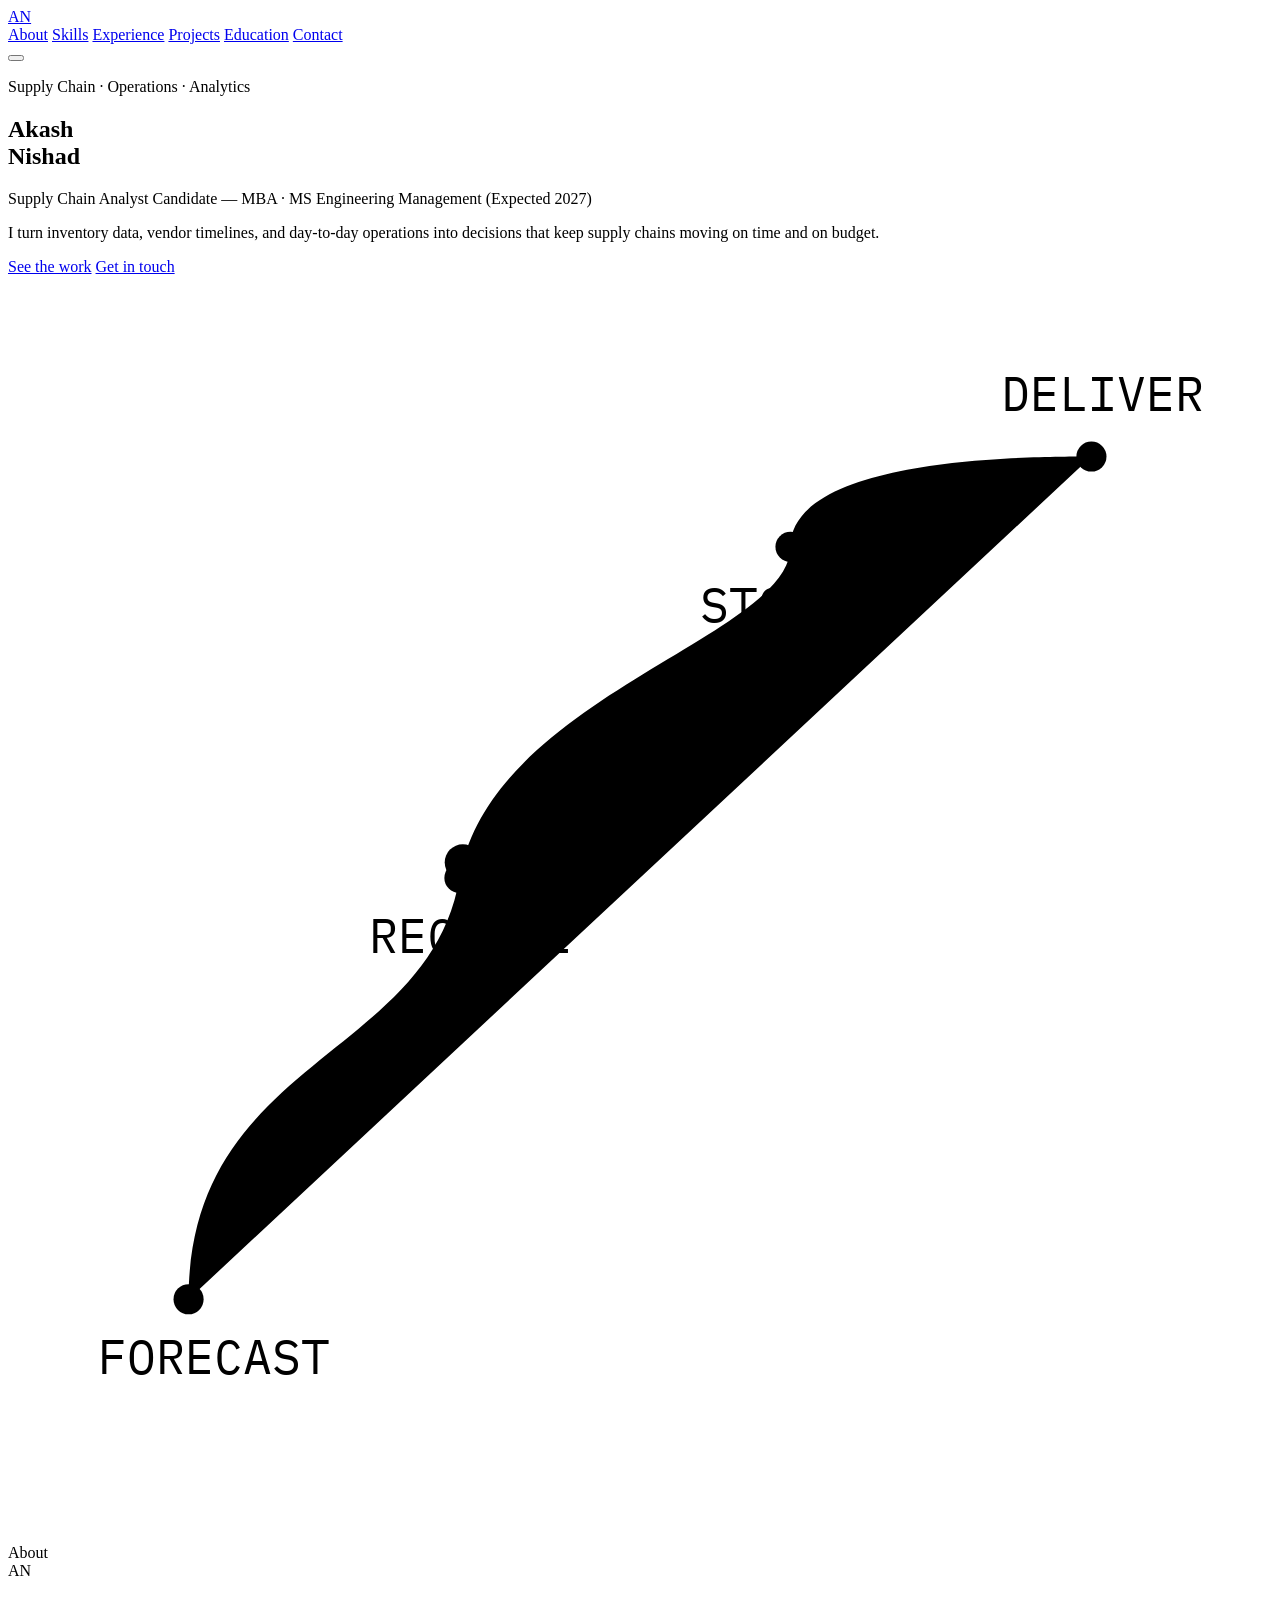
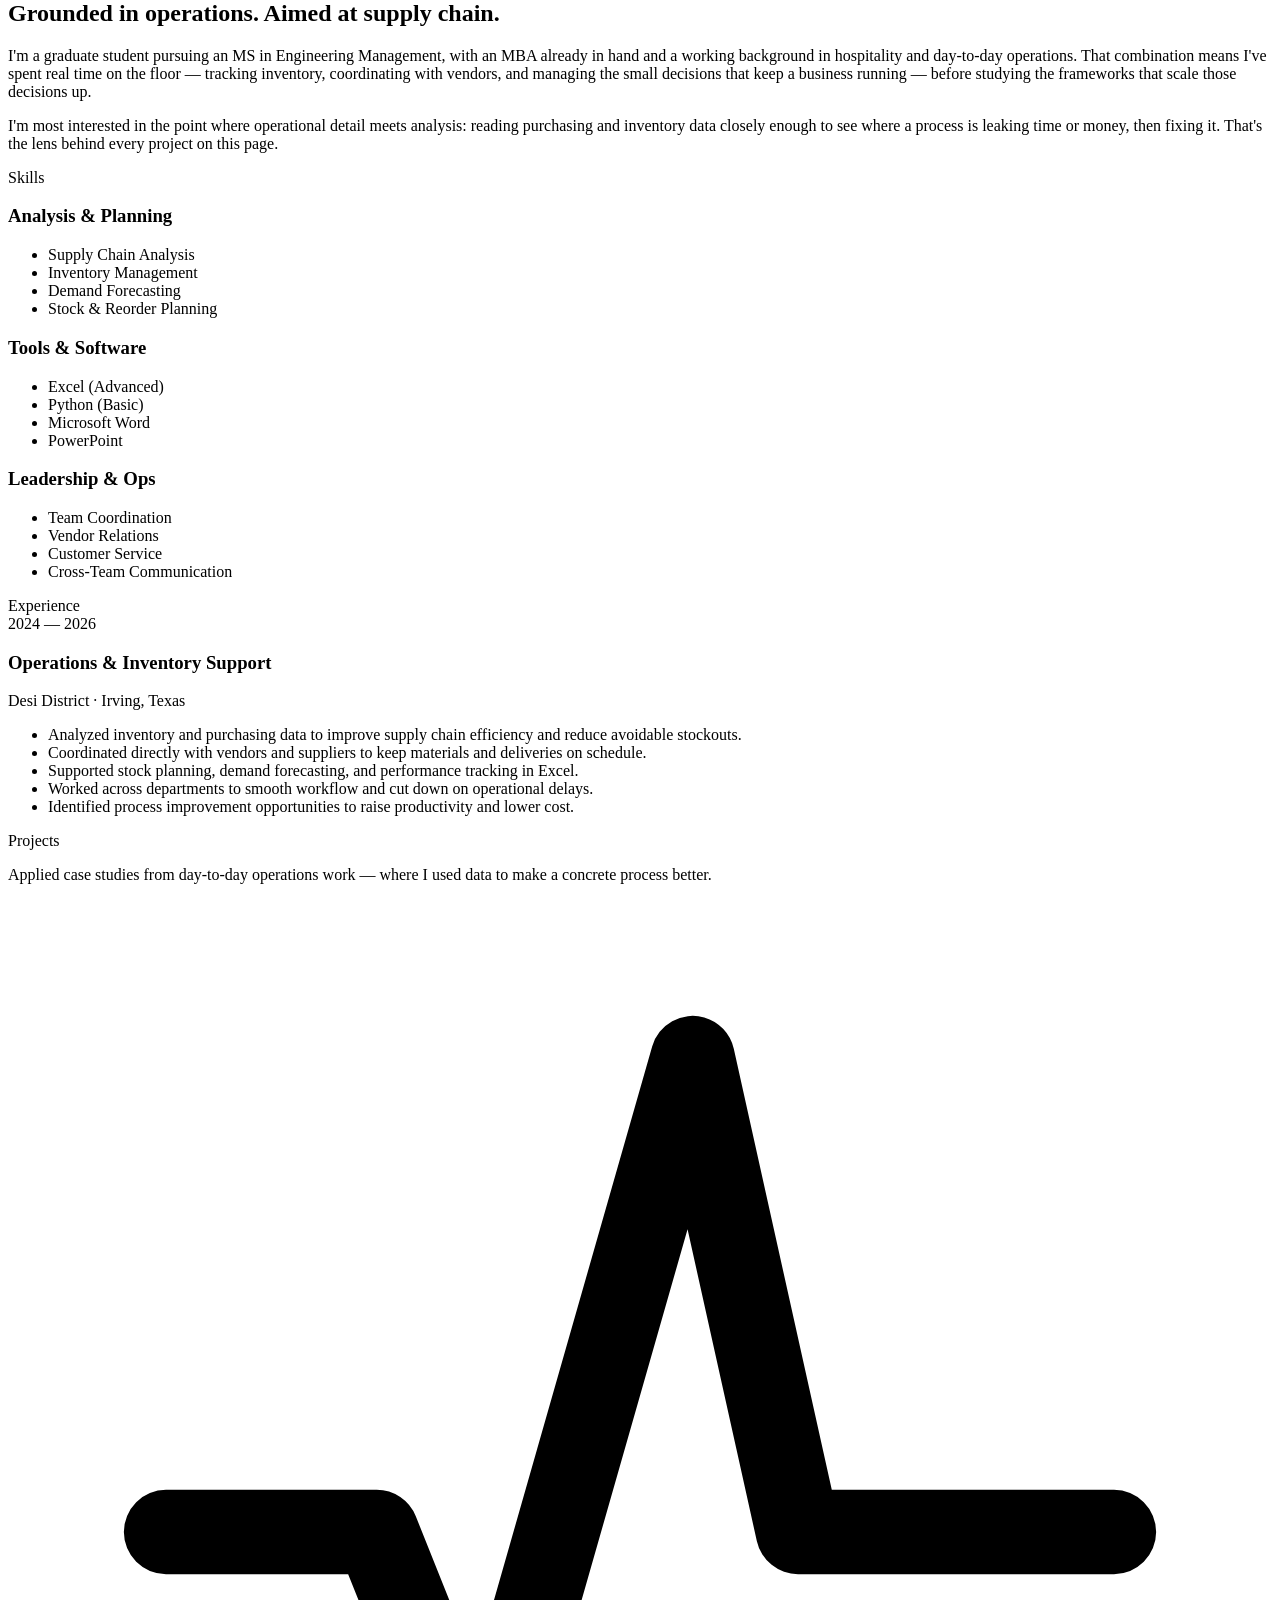
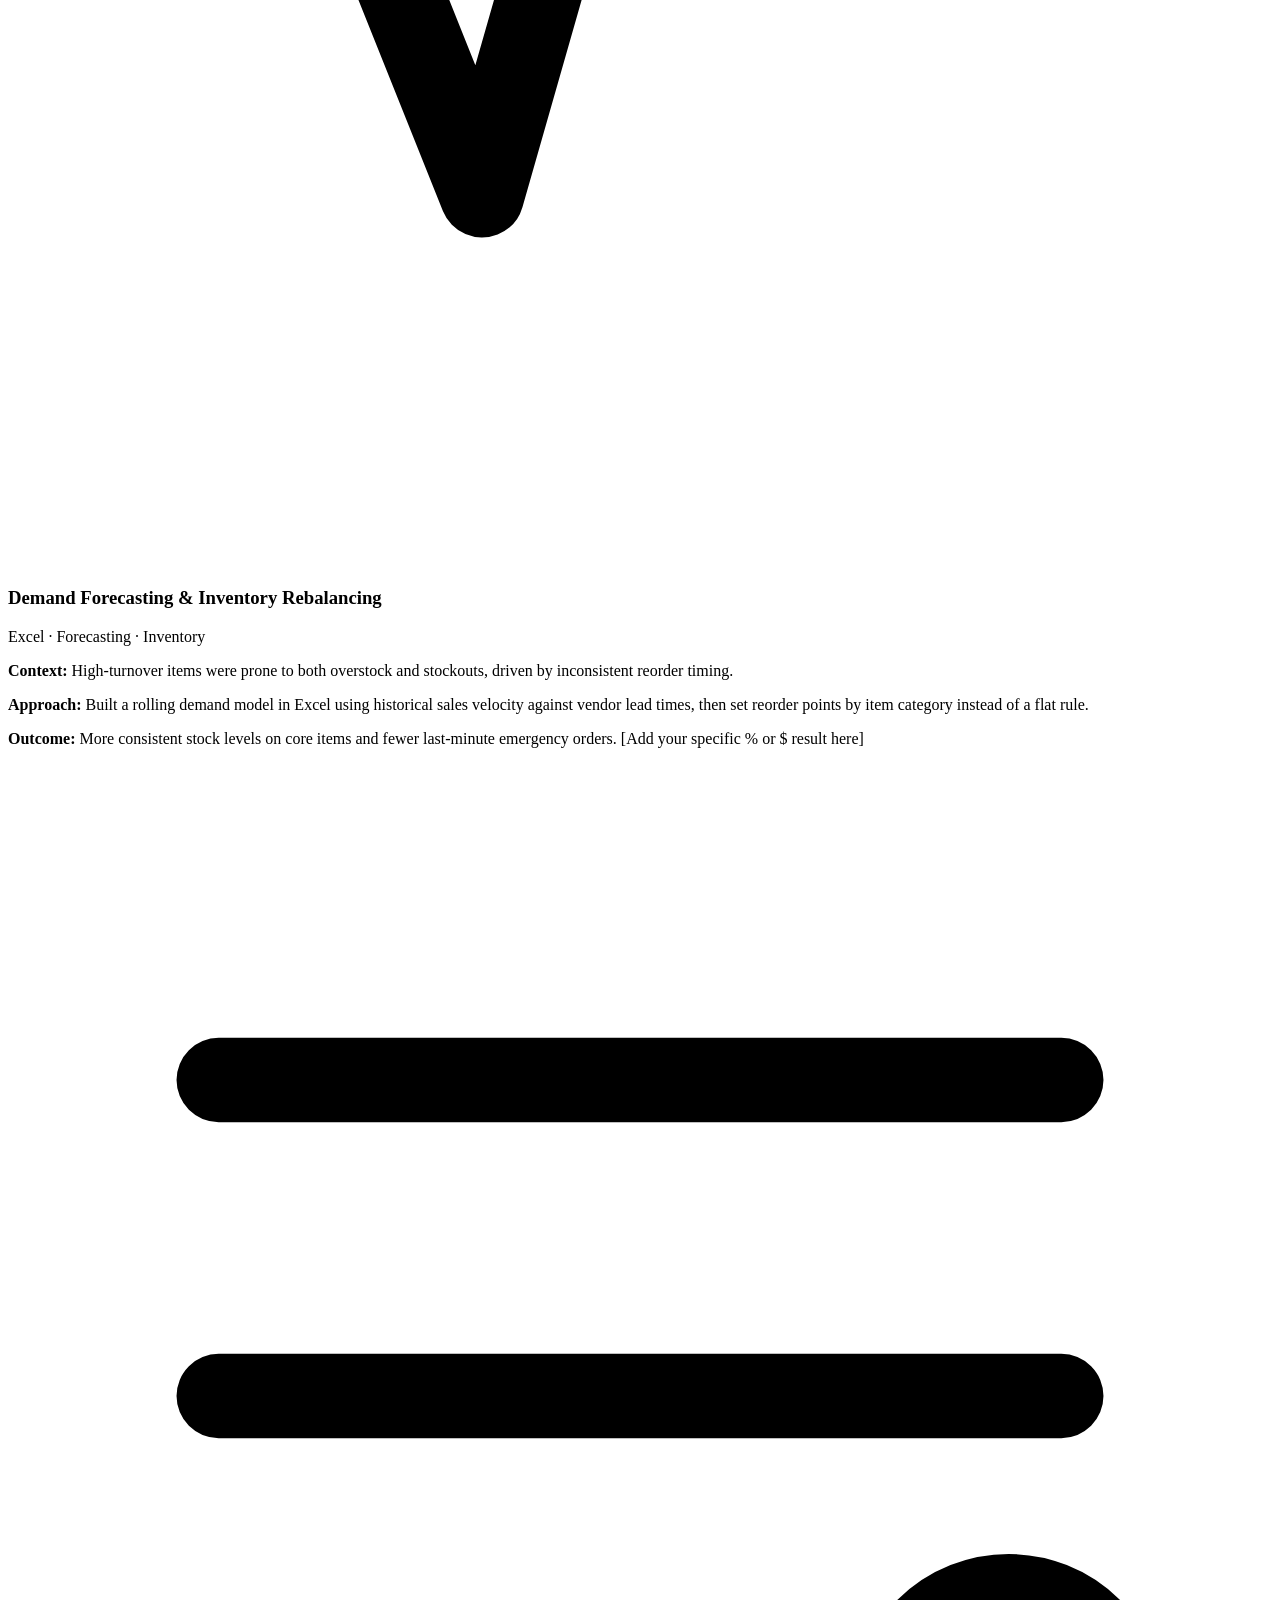
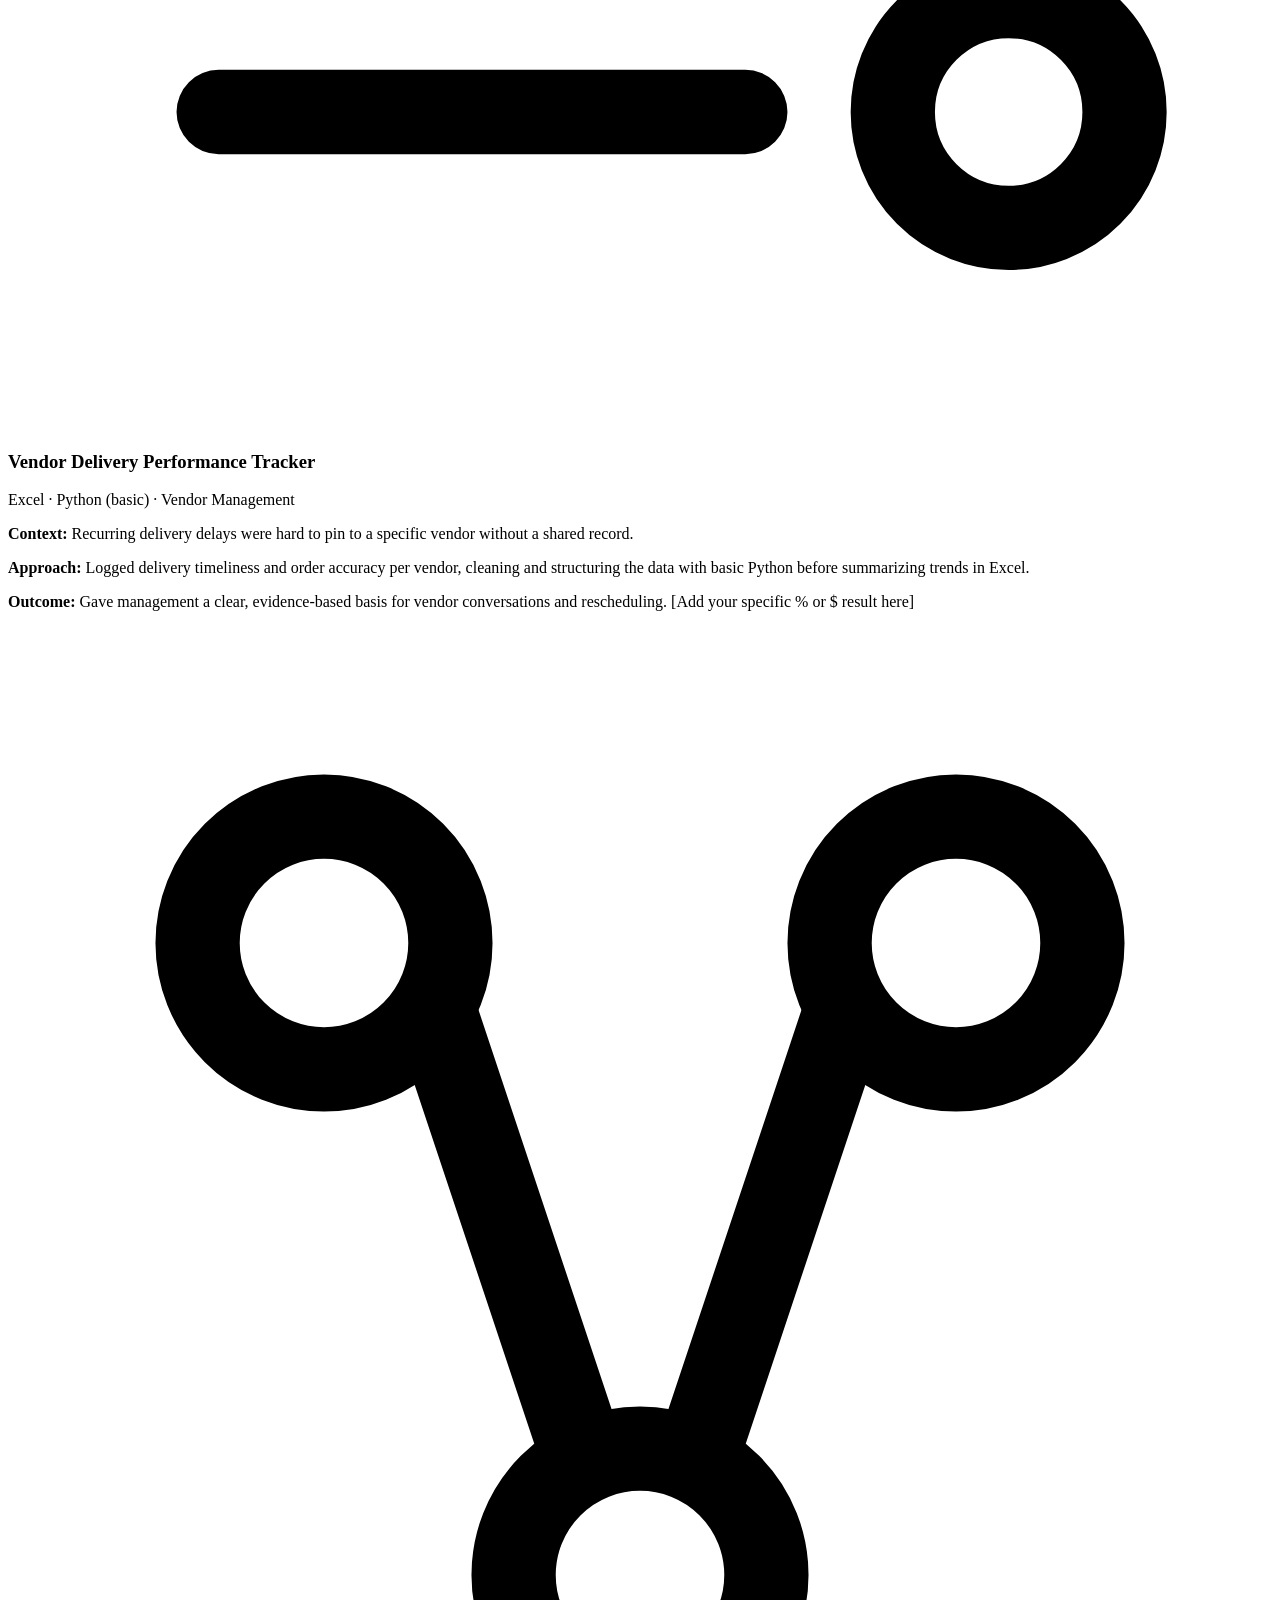
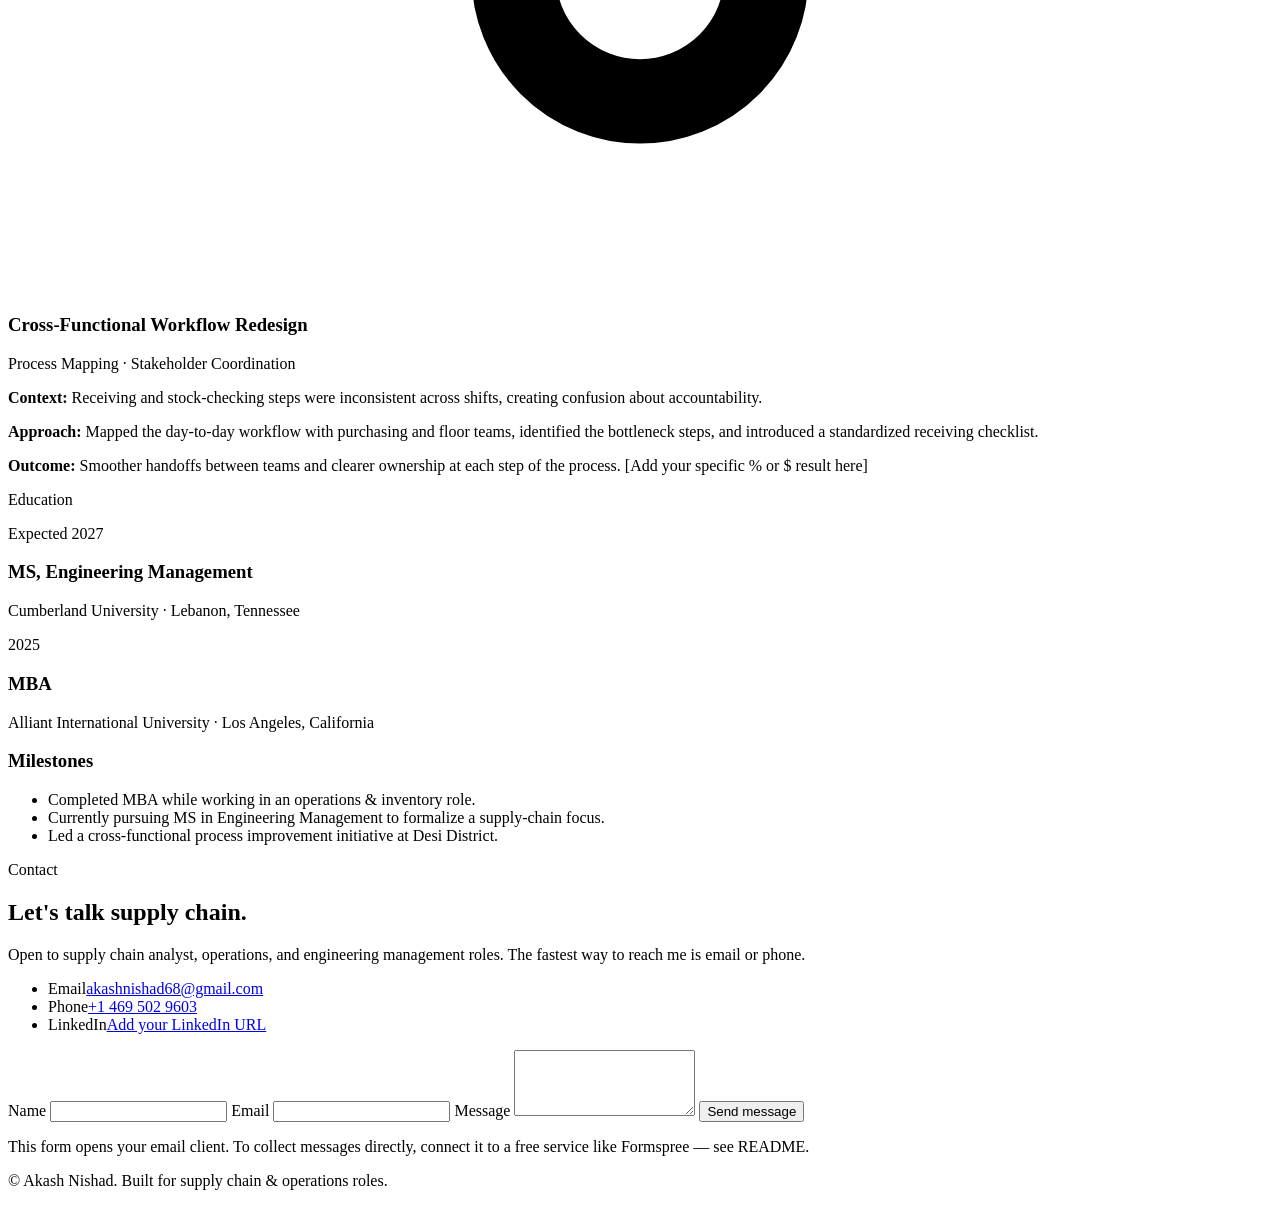
==== index (1).html @ 4a5715df "Add files via upload" ====
<!DOCTYPE html>
<html lang="en">
<head>
<meta charset="UTF-8">
<meta name="viewport" content="width=device-width, initial-scale=1.0">
<title>Akash Nishad — Supply Chain Analyst</title>
<meta name="description" content="Portfolio of Akash Nishad — Supply Chain Analyst, MBA, MS Engineering Management candidate.">
<link rel="preconnect" href="https://fonts.googleapis.com">
<link rel="preconnect" href="https://fonts.gstatic.com" crossorigin>
<link href="https://fonts.googleapis.com/css2?family=Fraunces:opsz,wght@9..144,400;9..144,500;9..144,600;9..144,700&family=Inter:wght@400;500;600;700&family=IBM+Plex+Mono:wght@400;500&display=swap" rel="stylesheet">
<link rel="stylesheet" href="style.css">
</head>
<body>

<div class="route-progress" aria-hidden="true"><div class="route-progress__fill" id="routeFill"></div></div>

<header class="nav">
  <a href="#top" class="nav__mark">AN</a>
  <nav class="nav__links">
    <a href="#about">About</a>
    <a href="#skills">Skills</a>
    <a href="#experience">Experience</a>
    <a href="#projects">Projects</a>
    <a href="#education">Education</a>
    <a href="#contact" class="nav__cta">Contact</a>
  </nav>
  <button class="nav__toggle" id="navToggle" aria-label="Open menu" aria-expanded="false">
    <span></span><span></span><span></span>
  </button>
</header>

<main id="top">

  <!-- HERO -->
  <section class="hero">
    <div class="hero__content">
      <p class="eyebrow">Supply Chain &middot; Operations &middot; Analytics</p>
      <h1 class="hero__name">Akash<br>Nishad</h1>
      <p class="hero__role">Supply Chain Analyst Candidate — MBA &middot; MS Engineering Management <span class="hero__year">(Expected 2027)</span></p>
      <p class="hero__lede">I turn inventory data, vendor timelines, and day-to-day operations into decisions that keep supply chains moving on time and on budget.</p>
      <div class="hero__actions">
        <a href="#projects" class="btn btn--primary">See the work</a>
        <a href="#contact" class="btn btn--ghost">Get in touch</a>
      </div>
    </div>
    <div class="hero__graphic" aria-hidden="true">
      <svg viewBox="0 0 420 420" class="route-svg">
        <path id="routePath" class="route-svg__path" d="M 60 340 C 60 260, 140 260, 150 200 S 260 120, 260 90 S 340 60, 360 60" />
        <circle class="route-svg__dot" r="6"><animateMotion dur="6s" repeatCount="indefinite"><mpath href="#routePath"/></animateMotion></circle>
        <g class="route-svg__nodes">
          <circle cx="60" cy="340" r="5"></circle>
          <circle cx="150" cy="200" r="5"></circle>
          <circle cx="260" cy="90" r="5"></circle>
          <circle cx="360" cy="60" r="5"></circle>
        </g>
        <g class="route-svg__labels" font-family="IBM Plex Mono, monospace">
          <text x="30" y="365">FORECAST</text>
          <text x="120" y="225">RECEIVE</text>
          <text x="230" y="115">STOCK</text>
          <text x="330" y="45">DELIVER</text>
        </g>
      </svg>
    </div>
  </section>

  <!-- ABOUT -->
  <section id="about" class="section section--light">
    <div class="section__inner about">
      <div class="section__label">
        <span class="section__index">About</span>
      </div>
      <div class="about__grid">
        <div class="about__badge" aria-hidden="true">
          <div class="about__badge-circle">AN</div>
        </div>
        <div class="about__copy">
          <h2>Grounded in operations. Aimed at supply chain.</h2>
          <p>I'm a graduate student pursuing an MS in Engineering Management, with an MBA already in hand and a working background in hospitality and day-to-day operations. That combination means I've spent real time on the floor — tracking inventory, coordinating with vendors, and managing the small decisions that keep a business running — before studying the frameworks that scale those decisions up.</p>
          <p>I'm most interested in the point where operational detail meets analysis: reading purchasing and inventory data closely enough to see where a process is leaking time or money, then fixing it. That's the lens behind every project on this page.</p>
        </div>
      </div>
    </div>
  </section>

  <!-- SKILLS -->
  <section id="skills" class="section section--dark">
    <div class="section__inner">
      <div class="section__label">
        <span class="section__index">Skills</span>
      </div>
      <div class="skills__grid">
        <div class="skills__group">
          <h3>Analysis &amp; Planning</h3>
          <ul class="tag-list">
            <li>Supply Chain Analysis</li>
            <li>Inventory Management</li>
            <li>Demand Forecasting</li>
            <li>Stock &amp; Reorder Planning</li>
          </ul>
        </div>
        <div class="skills__group">
          <h3>Tools &amp; Software</h3>
          <ul class="tag-list">
            <li>Excel (Advanced)</li>
            <li>Python (Basic)</li>
            <li>Microsoft Word</li>
            <li>PowerPoint</li>
          </ul>
        </div>
        <div class="skills__group">
          <h3>Leadership &amp; Ops</h3>
          <ul class="tag-list">
            <li>Team Coordination</li>
            <li>Vendor Relations</li>
            <li>Customer Service</li>
            <li>Cross-Team Communication</li>
          </ul>
        </div>
      </div>
    </div>
  </section>

  <!-- EXPERIENCE -->
  <section id="experience" class="section section--light">
    <div class="section__inner">
      <div class="section__label">
        <span class="section__index">Experience</span>
      </div>
      <div class="timeline">
        <div class="timeline__item">
          <div class="timeline__date">2024 — 2026</div>
          <div class="timeline__body">
            <h3>Operations &amp; Inventory Support</h3>
            <p class="timeline__org">Desi District &middot; Irving, Texas</p>
            <ul>
              <li>Analyzed inventory and purchasing data to improve supply chain efficiency and reduce avoidable stockouts.</li>
              <li>Coordinated directly with vendors and suppliers to keep materials and deliveries on schedule.</li>
              <li>Supported stock planning, demand forecasting, and performance tracking in Excel.</li>
              <li>Worked across departments to smooth workflow and cut down on operational delays.</li>
              <li>Identified process improvement opportunities to raise productivity and lower cost.</li>
            </ul>
          </div>
        </div>
      </div>
    </div>
  </section>

  <!-- PROJECTS -->
  <section id="projects" class="section section--dark">
    <div class="section__inner">
      <div class="section__label">
        <span class="section__index">Projects</span>
      </div>
      <p class="section__intro">Applied case studies from day-to-day operations work — where I used data to make a concrete process better.</p>

      <div class="projects__grid">

        <article class="project-card">
          <div class="project-card__icon" aria-hidden="true">
            <svg viewBox="0 0 24 24"><path d="M3 12h4l2 5 4-14 2 9h6" fill="none" stroke="currentColor" stroke-width="1.6" stroke-linecap="round" stroke-linejoin="round"/></svg>
          </div>
          <h3>Demand Forecasting &amp; Inventory Rebalancing</h3>
          <p class="project-card__tag">Excel &middot; Forecasting &middot; Inventory</p>
          <p><strong>Context:</strong> High-turnover items were prone to both overstock and stockouts, driven by inconsistent reorder timing.</p>
          <p><strong>Approach:</strong> Built a rolling demand model in Excel using historical sales velocity against vendor lead times, then set reorder points by item category instead of a flat rule.</p>
          <p><strong>Outcome:</strong> More consistent stock levels on core items and fewer last-minute emergency orders. <span class="edit-note">[Add your specific % or $ result here]</span></p>
        </article>

        <article class="project-card">
          <div class="project-card__icon" aria-hidden="true">
            <svg viewBox="0 0 24 24"><path d="M4 6h16M4 12h16M4 18h10" stroke="currentColor" stroke-width="1.6" stroke-linecap="round"/><circle cx="19" cy="18" r="2.2" fill="none" stroke="currentColor" stroke-width="1.6"/></svg>
          </div>
          <h3>Vendor Delivery Performance Tracker</h3>
          <p class="project-card__tag">Excel &middot; Python (basic) &middot; Vendor Management</p>
          <p><strong>Context:</strong> Recurring delivery delays were hard to pin to a specific vendor without a shared record.</p>
          <p><strong>Approach:</strong> Logged delivery timeliness and order accuracy per vendor, cleaning and structuring the data with basic Python before summarizing trends in Excel.</p>
          <p><strong>Outcome:</strong> Gave management a clear, evidence-based basis for vendor conversations and rescheduling. <span class="edit-note">[Add your specific % or $ result here]</span></p>
        </article>

        <article class="project-card">
          <div class="project-card__icon" aria-hidden="true">
            <svg viewBox="0 0 24 24"><circle cx="6" cy="6" r="2.4" fill="none" stroke="currentColor" stroke-width="1.6"/><circle cx="18" cy="6" r="2.4" fill="none" stroke="currentColor" stroke-width="1.6"/><circle cx="12" cy="18" r="2.4" fill="none" stroke="currentColor" stroke-width="1.6"/><path d="M8 7l3 9M16 7l-3 9" stroke="currentColor" stroke-width="1.6"/></svg>
          </div>
          <h3>Cross-Functional Workflow Redesign</h3>
          <p class="project-card__tag">Process Mapping &middot; Stakeholder Coordination</p>
          <p><strong>Context:</strong> Receiving and stock-checking steps were inconsistent across shifts, creating confusion about accountability.</p>
          <p><strong>Approach:</strong> Mapped the day-to-day workflow with purchasing and floor teams, identified the bottleneck steps, and introduced a standardized receiving checklist.</p>
          <p><strong>Outcome:</strong> Smoother handoffs between teams and clearer ownership at each step of the process. <span class="edit-note">[Add your specific % or $ result here]</span></p>
        </article>

      </div>
    </div>
  </section>

  <!-- EDUCATION & MILESTONES -->
  <section id="education" class="section section--light">
    <div class="section__inner">
      <div class="section__label">
        <span class="section__index">Education</span>
      </div>
      <div class="edu-grid">
        <div class="edu-card">
          <p class="edu-card__year">Expected 2027</p>
          <h3>MS, Engineering Management</h3>
          <p class="edu-card__org">Cumberland University &middot; Lebanon, Tennessee</p>
        </div>
        <div class="edu-card">
          <p class="edu-card__year">2025</p>
          <h3>MBA</h3>
          <p class="edu-card__org">Alliant International University &middot; Los Angeles, California</p>
        </div>
      </div>

      <div class="milestones">
        <h3 class="milestones__heading">Milestones</h3>
        <ul>
          <li>Completed MBA while working in an operations &amp; inventory role.</li>
          <li>Currently pursuing MS in Engineering Management to formalize a supply-chain focus.</li>
          <li>Led a cross-functional process improvement initiative at Desi District.</li>
        </ul>
      </div>
    </div>
  </section>

  <!-- CONTACT -->
  <section id="contact" class="section section--dark">
    <div class="section__inner contact">
      <div class="section__label">
        <span class="section__index">Contact</span>
      </div>
      <div class="contact__grid">
        <div class="contact__copy">
          <h2>Let's talk supply chain.</h2>
          <p>Open to supply chain analyst, operations, and engineering management roles. The fastest way to reach me is email or phone.</p>
          <ul class="contact__list">
            <li><span>Email</span><a href="mailto:akashnishad68@gmail.com">akashnishad68@gmail.com</a></li>
            <li><span>Phone</span><a href="tel:+14695029603">+1 469 502 9603</a></li>
            <li><span>LinkedIn</span><a href="#" id="linkedinLink">Add your LinkedIn URL</a></li>
          </ul>
        </div>
        <form class="contact__form" id="contactForm">
          <label for="name">Name</label>
          <input type="text" id="name" name="name" required>
          <label for="email">Email</label>
          <input type="email" id="email" name="email" required>
          <label for="message">Message</label>
          <textarea id="message" name="message" rows="4" required></textarea>
          <button type="submit" class="btn btn--primary">Send message</button>
          <p class="contact__form-note" id="formNote">This form opens your email client. To collect messages directly, connect it to a free service like Formspree — see README.</p>
        </form>
      </div>
    </div>
  </section>

</main>

<footer class="footer">
  <p>&copy; <span id="year"></span> Akash Nishad. Built for supply chain &amp; operations roles.</p>
</footer>

<script src="script.js"></script>
</body>
</html>
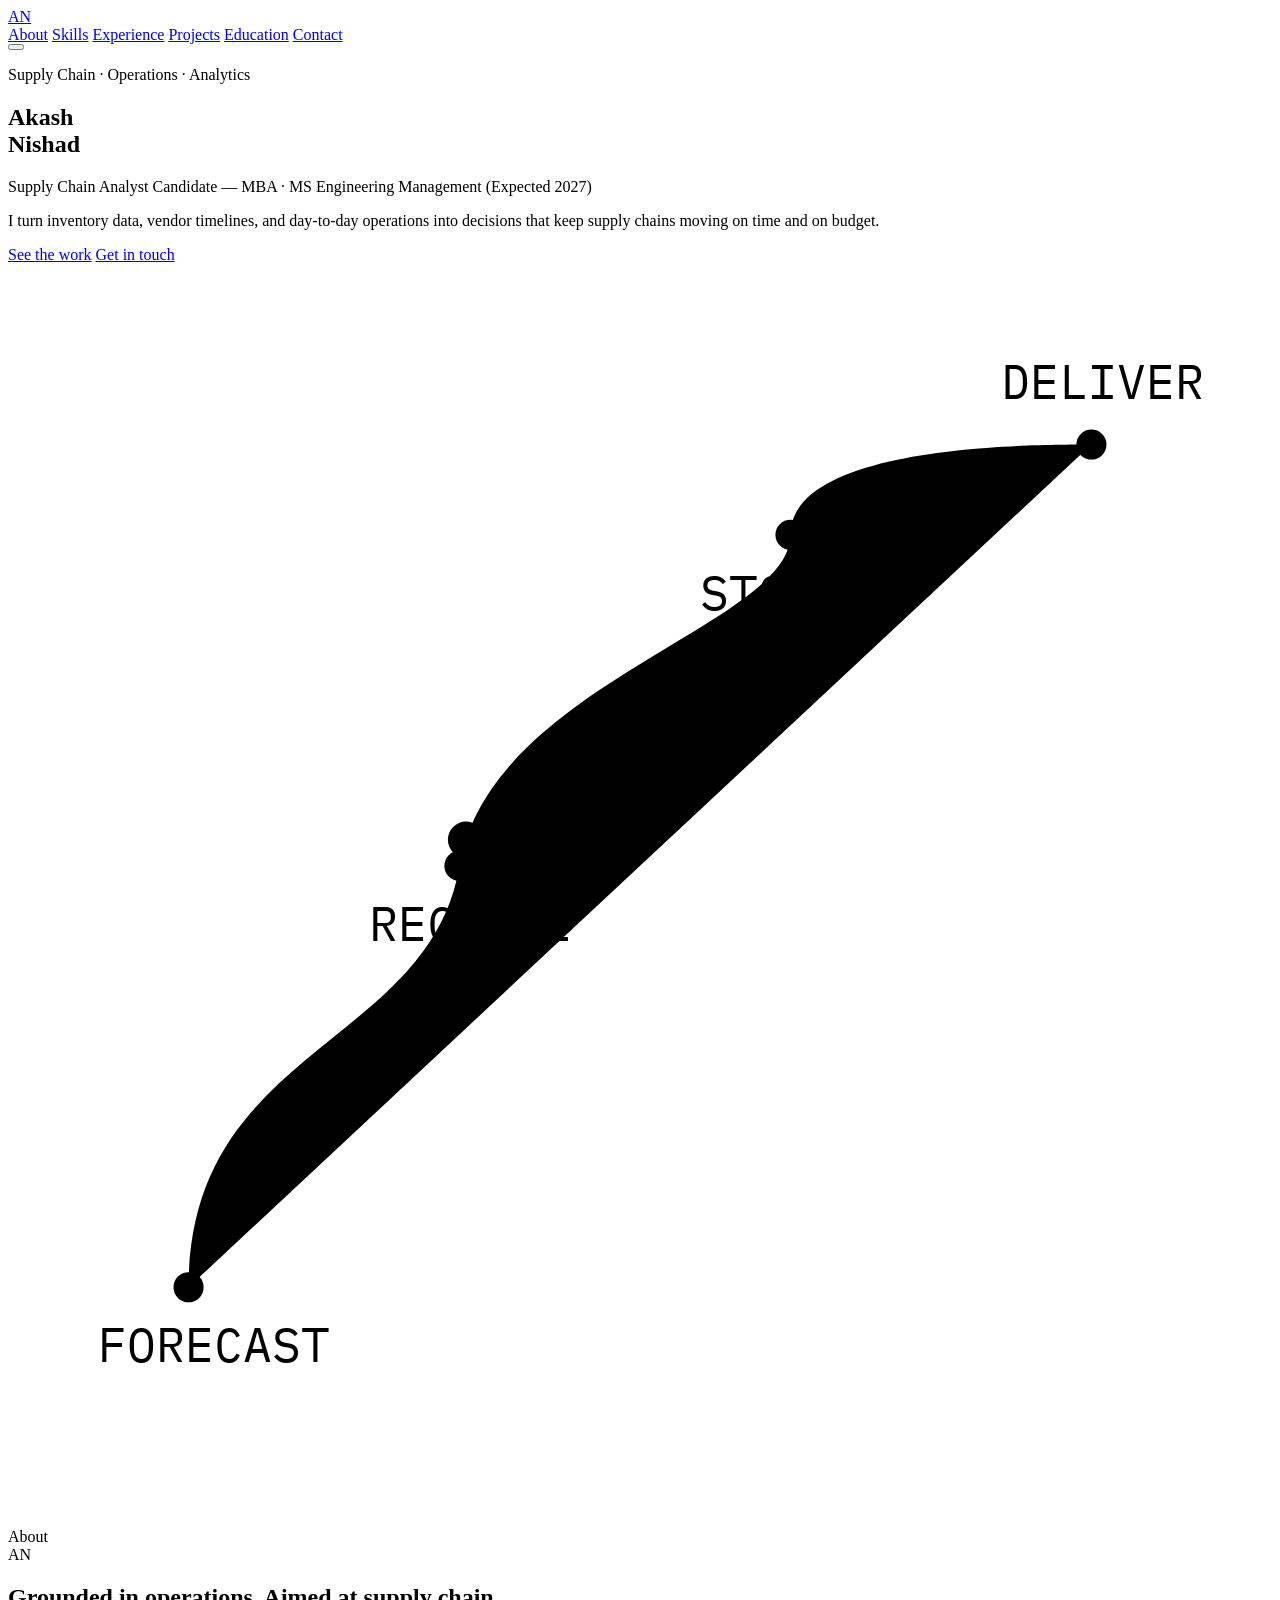
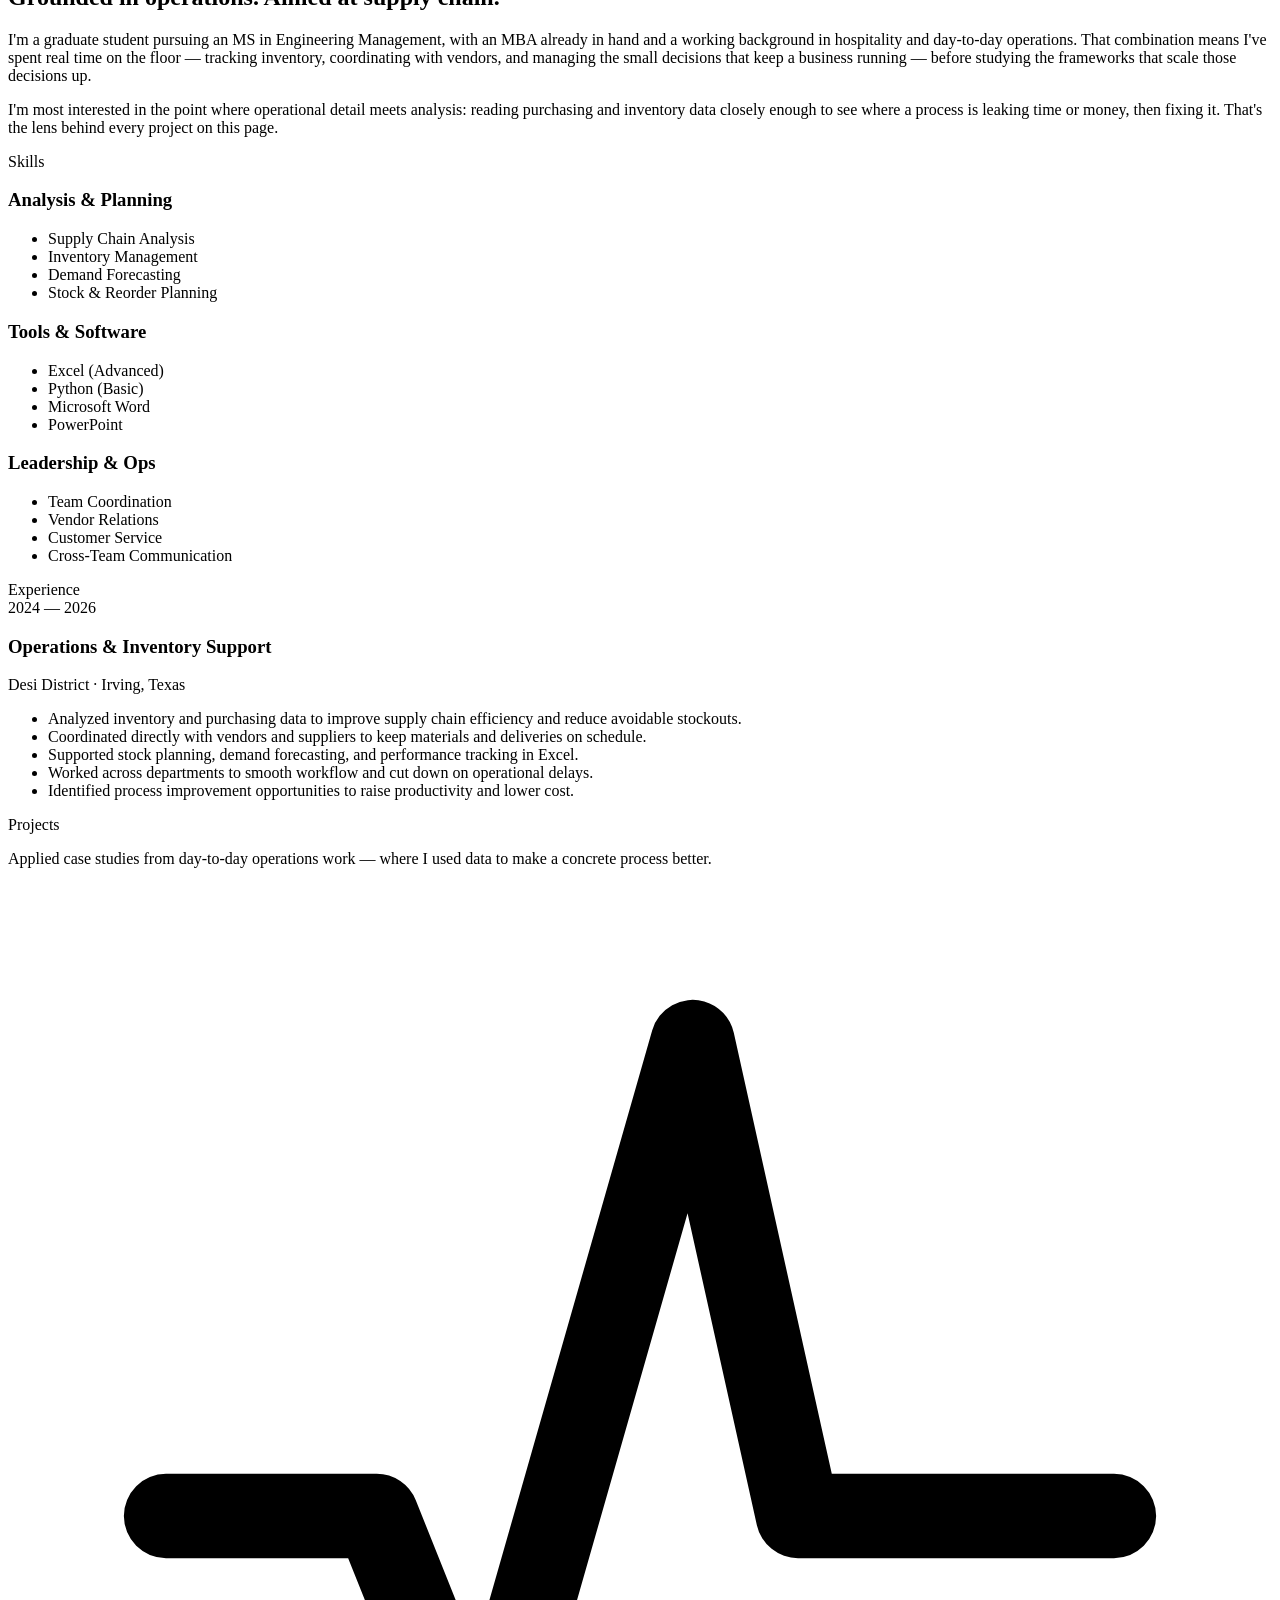
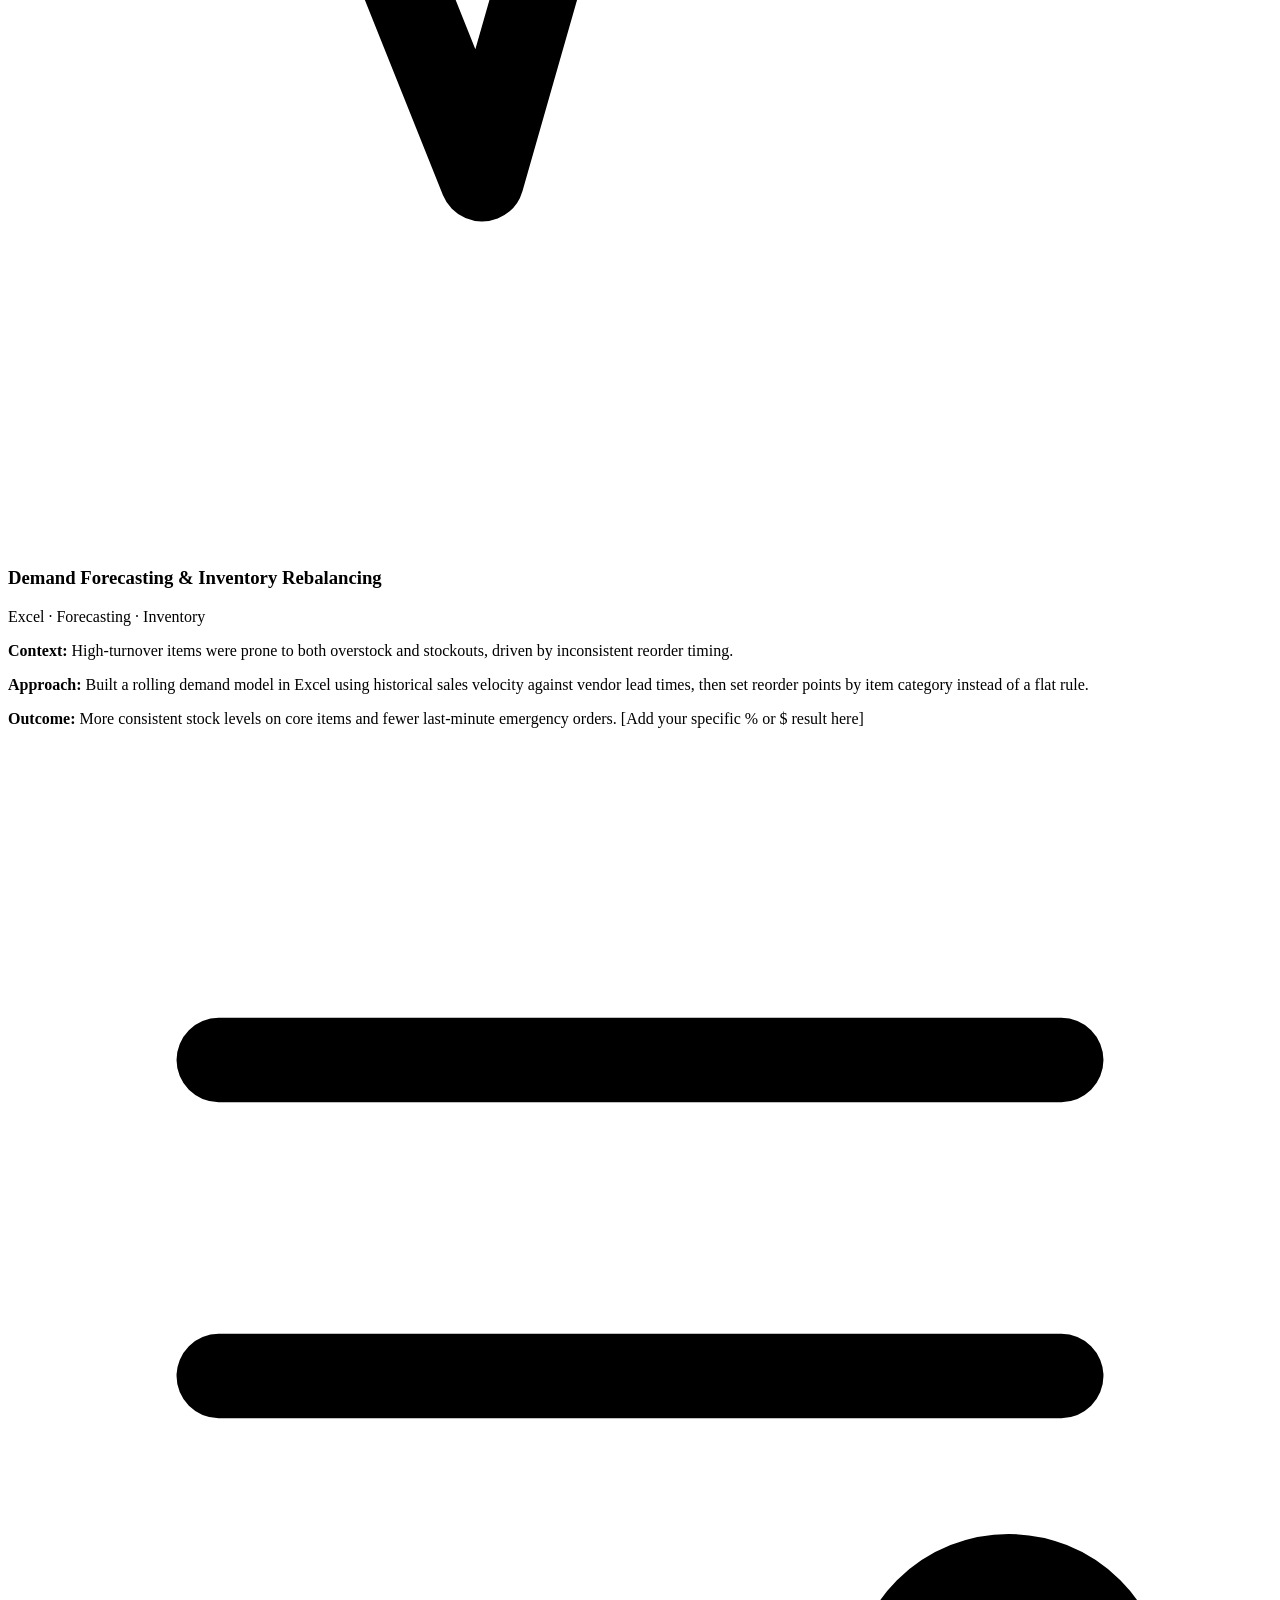
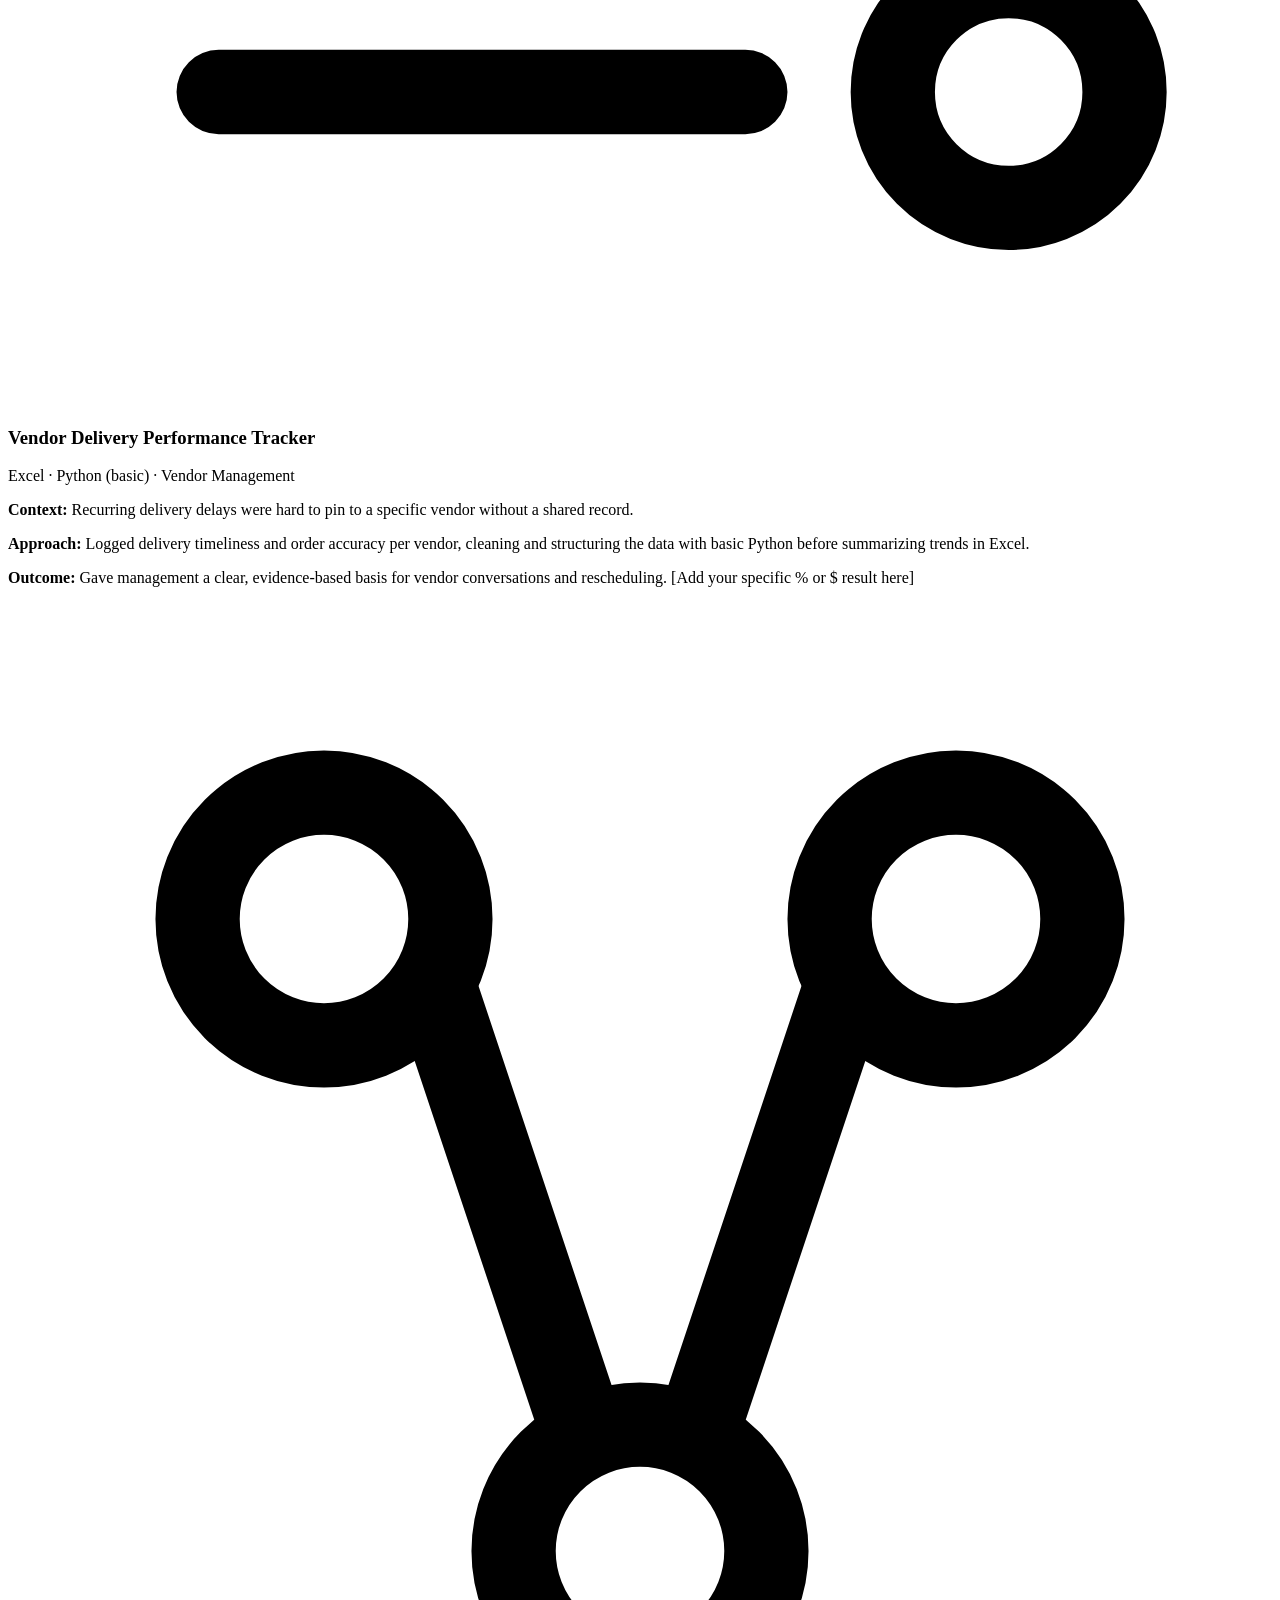
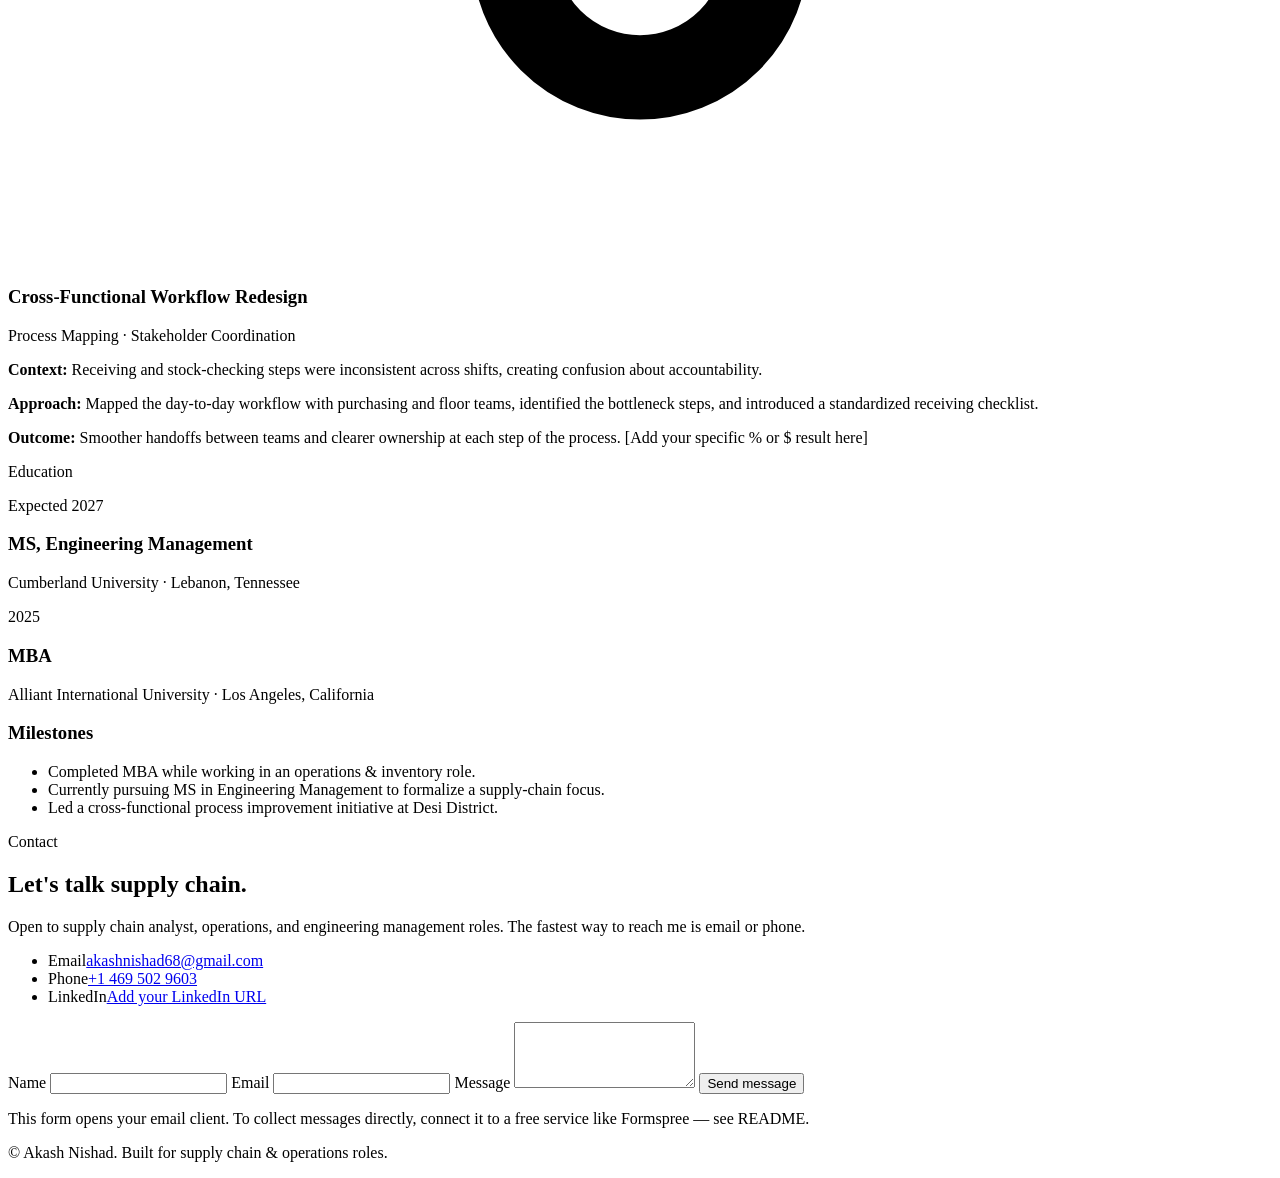
==== commit 006ca0a9: "Fix HTML doctype declaration" ====
--- a/index (1).html
+++ b/index (1).html
@@ -1,4 +1,4 @@
-<!DOCTYPE html>
+
 <html lang="en">
 <head>
 <meta charset="UTF-8">
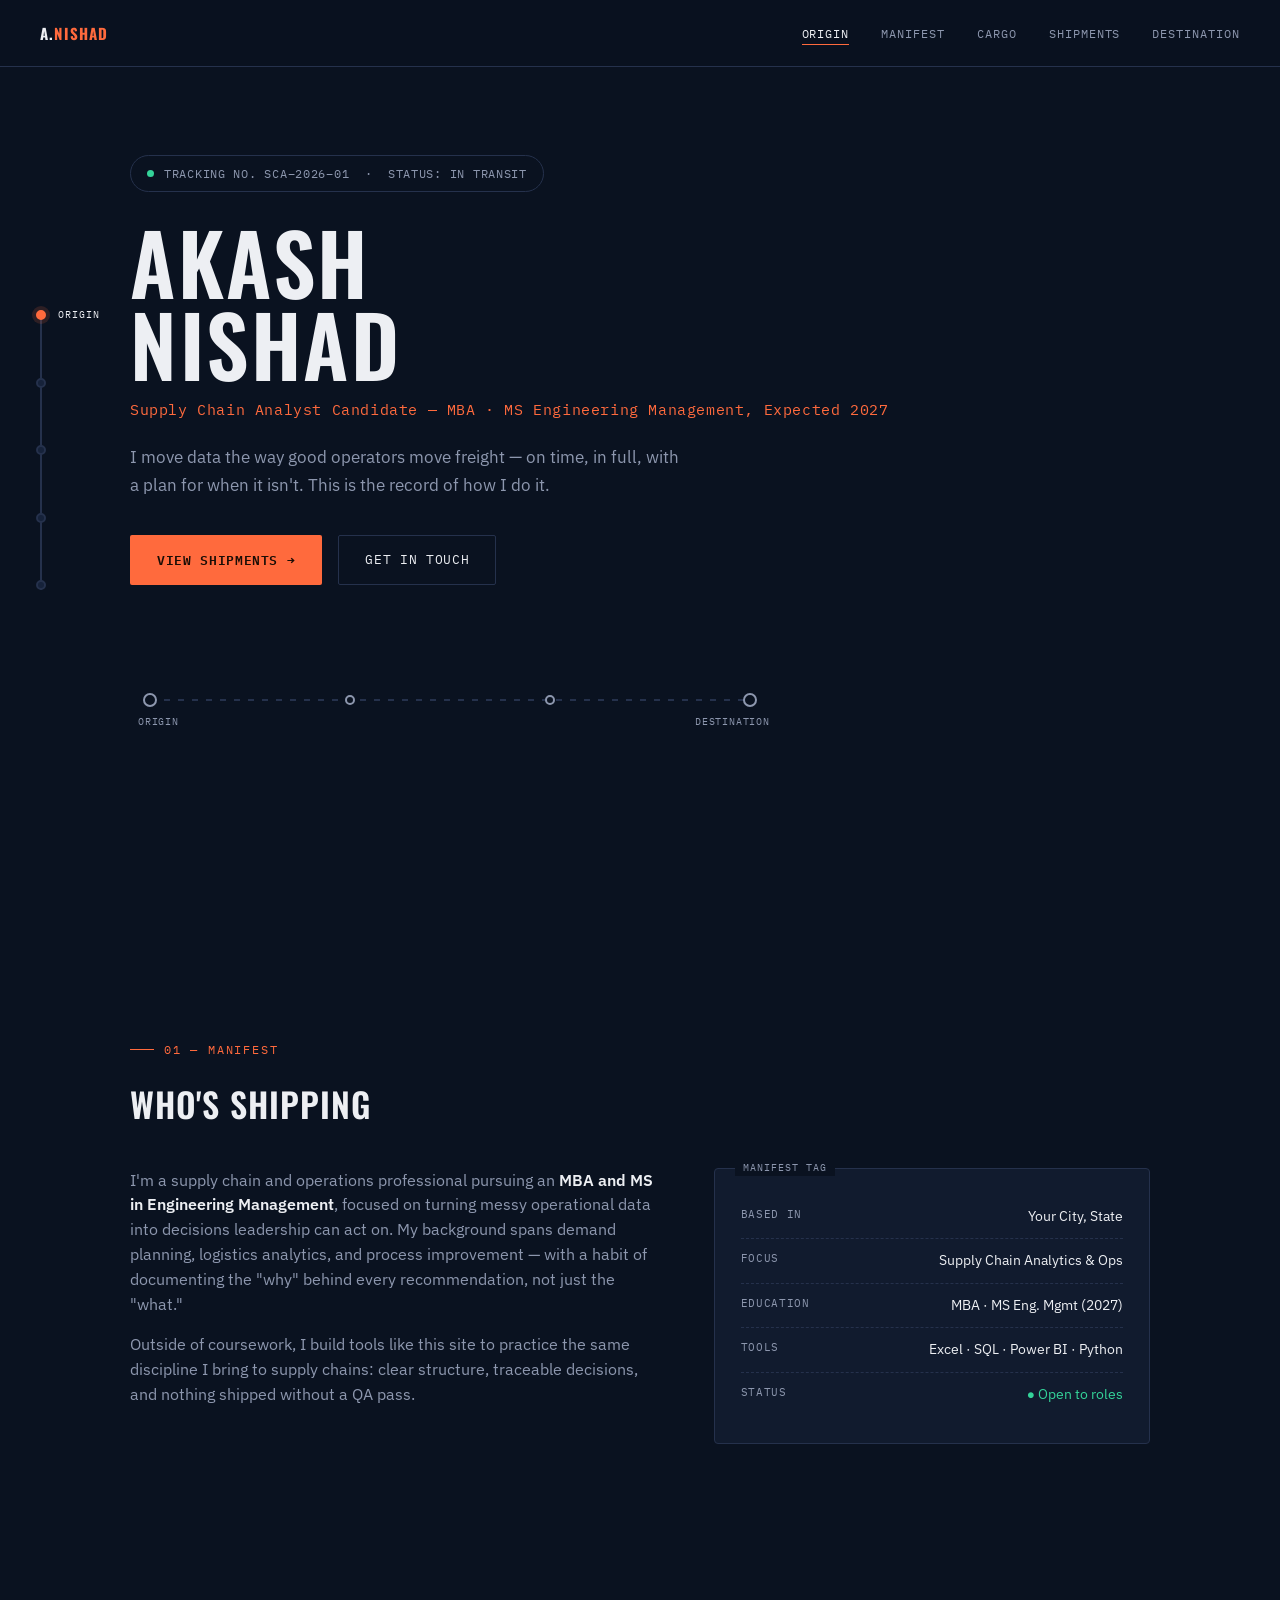
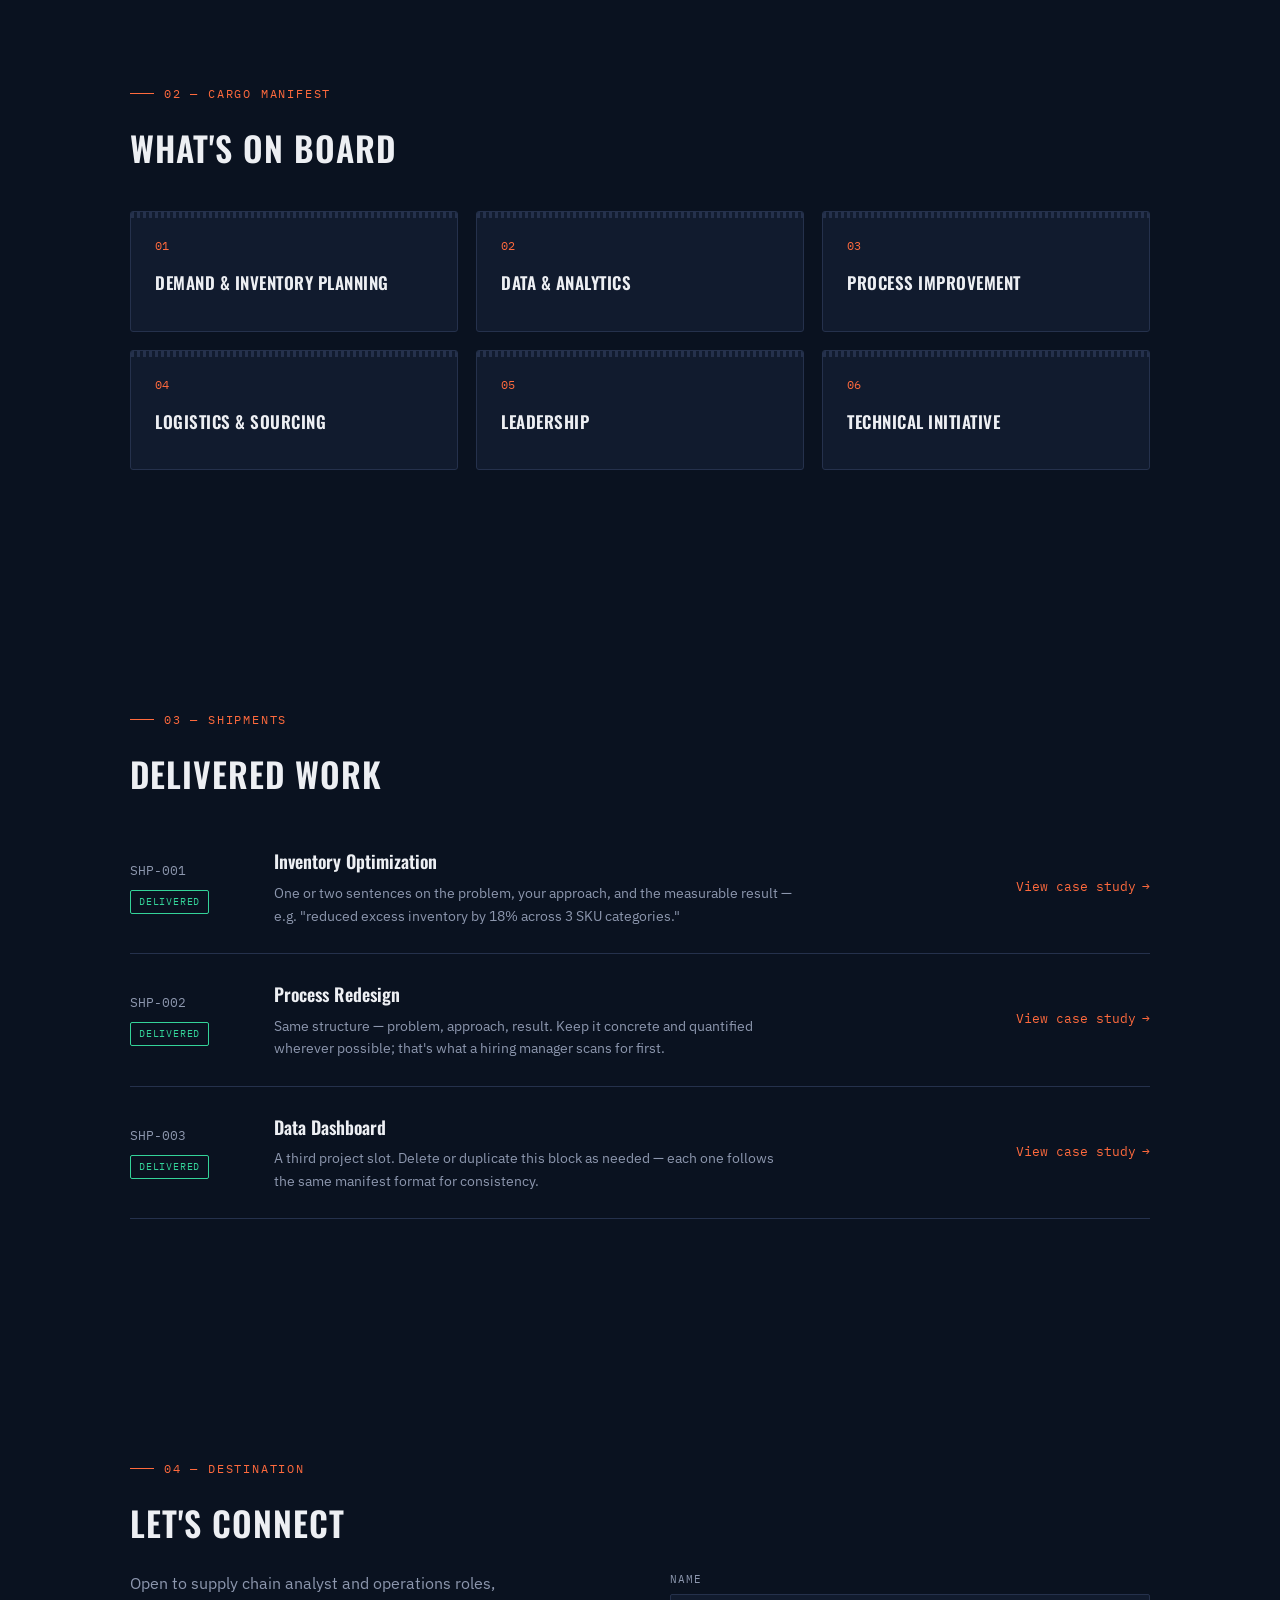
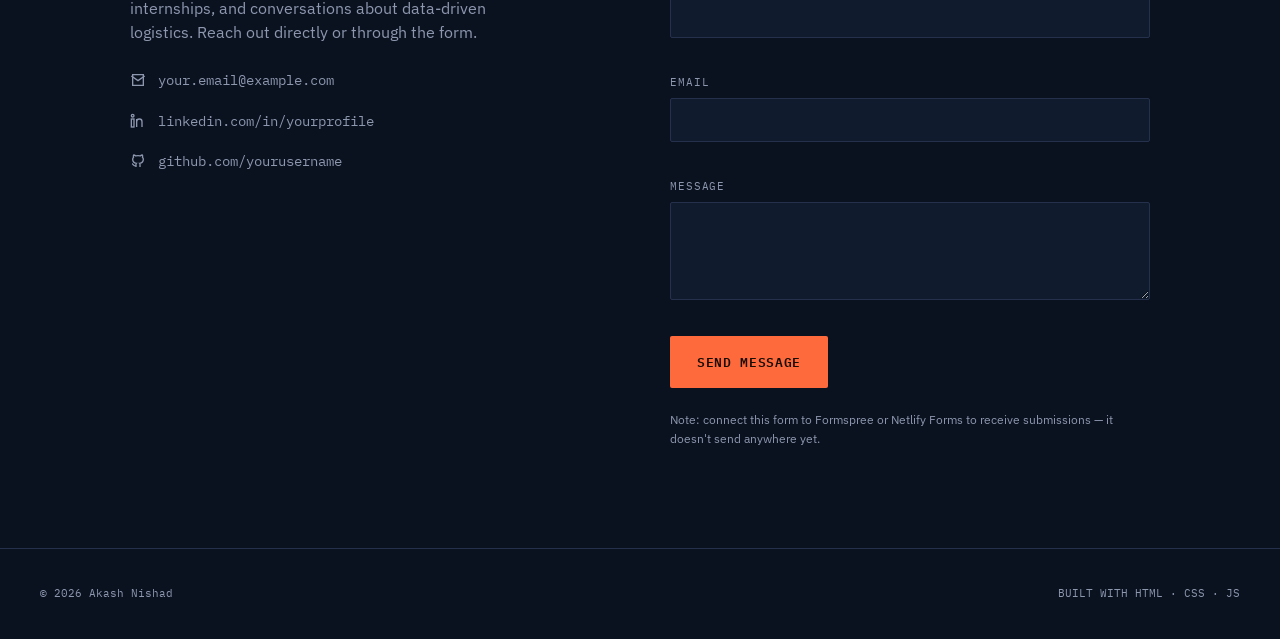
==== commit d7e46e90: "Fix HTML structure in index (1).html" ====
--- a/index (1).html
+++ b/index (1).html
@@ -1,263 +1,519 @@
-
+<html>
 <html lang="en">
 <head>
 <meta charset="UTF-8">
 <meta name="viewport" content="width=device-width, initial-scale=1.0">
-<title>Akash Nishad — Supply Chain Analyst</title>
-<meta name="description" content="Portfolio of Akash Nishad — Supply Chain Analyst, MBA, MS Engineering Management candidate.">
+<title>Akash Nishad — Supply Chain Analyst Candidate</title>
 <link rel="preconnect" href="https://fonts.googleapis.com">
 <link rel="preconnect" href="https://fonts.gstatic.com" crossorigin>
-<link href="https://fonts.googleapis.com/css2?family=Fraunces:opsz,wght@9..144,400;9..144,500;9..144,600;9..144,700&family=Inter:wght@400;500;600;700&family=IBM+Plex+Mono:wght@400;500&display=swap" rel="stylesheet">
-<link rel="stylesheet" href="style.css">
+<link href="https://fonts.googleapis.com/css2?family=Oswald:wght@500;600;700&family=IBM+Plex+Sans:wght@400;500;600&family=IBM+Plex+Mono:wght@400;500;600&display=swap" rel="stylesheet">
+<style>
+  :root{
+    --ink:#0A1220;
+    --panel:#111B2E;
+    --panel-2:#16223A;
+    --line:#25314C;
+    --cargo:#FF6A3D;
+    --cargo-dim:#7a3a24;
+    --safety:#FFC94A;
+    --fg:#EDEFF3;
+    --fg-muted:#8D97AE;
+    --green:#34D399;
+    --radius:2px;
+  }
+  *{box-sizing:border-box; margin:0; padding:0;}
+  html{scroll-behavior:smooth;}
+  body{
+    background:var(--ink);
+    color:var(--fg);
+    font-family:'IBM Plex Sans', sans-serif;
+    line-height:1.6;
+    overflow-x:hidden;
+  }
+  h1,h2,h3,.display{
+    font-family:'Oswald', sans-serif;
+    text-transform:uppercase;
+    letter-spacing:0.03em;
+    font-weight:600;
+  }
+  .mono{ font-family:'IBM Plex Mono', monospace; }
+  a{color:inherit; text-decoration:none;}
+  ::selection{ background:var(--cargo); color:var(--ink); }
+
+  /* ---------- top progress bar (mobile) ---------- */
+  #topbar{
+    position:fixed; top:0; left:0; height:3px; width:0%;
+    background:var(--cargo); z-index:200; transition:width 0.1s linear;
+  }
+
+  /* ---------- nav ---------- */
+  nav{
+    position:fixed; top:0; left:0; right:0; z-index:100;
+    display:flex; align-items:center; justify-content:space-between;
+    padding:20px 40px;
+    background:rgba(10,18,32,0.85);
+    backdrop-filter:blur(10px);
+    border-bottom:1px solid var(--line);
+  }
+  .logo{
+    font-family:'Oswald',sans-serif; font-weight:700; letter-spacing:0.08em;
+    font-size:15px;
+  }
+  .logo span{color:var(--cargo);}
+  .nav-links{ display:flex; gap:32px; list-style:none; }
+  .nav-links a{
+    font-family:'IBM Plex Mono', monospace; font-size:12px; letter-spacing:0.08em;
+    text-transform:uppercase; color:var(--fg-muted); position:relative; padding-bottom:4px;
+    transition:color 0.2s;
+  }
+  .nav-links a::after{
+    content:''; position:absolute; left:0; bottom:0; height:1px; width:0;
+    background:var(--cargo); transition:width 0.25s;
+  }
+  .nav-links a:hover, .nav-links a.active{ color:var(--fg); }
+  .nav-links a:hover::after, .nav-links a.active::after{ width:100%; }
+  .burger{ display:none; flex-direction:column; gap:5px; cursor:pointer; z-index:110; }
+  .burger div{ width:24px; height:2px; background:var(--fg); transition:0.3s; }
+
+  /* ---------- route rail (signature element, desktop) ---------- */
+  #rail{
+    position:fixed; left:36px; top:50%; transform:translateY(-50%);
+    z-index:90; display:flex; flex-direction:column; align-items:center;
+    height:280px; justify-content:space-between;
+  }
+  #rail .track{
+    position:absolute; left:50%; top:0; bottom:0; width:2px; transform:translateX(-50%);
+    background:var(--line);
+  }
+  #rail .track-fill{
+    position:absolute; left:50%; top:0; width:2px; transform:translateX(-50%);
+    background:var(--cargo); height:0%; transition:height 0.3s ease;
+  }
+  .waypoint{
+    position:relative; z-index:2; width:10px; height:10px; border-radius:50%;
+    background:var(--panel-2); border:2px solid var(--line);
+    cursor:pointer; transition:all 0.3s;
+  }
+  .waypoint.active{ background:var(--cargo); border-color:var(--cargo); box-shadow:0 0 0 4px rgba(255,106,61,0.15); }
+  .waypoint .wlabel{
+    position:absolute; left:20px; top:50%; transform:translateY(-50%) translateX(-6px);
+    font-family:'IBM Plex Mono',monospace; font-size:10px; letter-spacing:0.1em;
+    text-transform:uppercase; color:var(--fg-muted); white-space:nowrap;
+    opacity:0; transition:all 0.25s; pointer-events:none;
+  }
+  .waypoint:hover .wlabel, .waypoint.active .wlabel{ opacity:1; transform:translateY(-50%) translateX(0); color:var(--fg); }
+
+  section{ padding:140px 40px 100px; max-width:1100px; margin:0 auto; position:relative; }
+  .eyebrow{
+    font-family:'IBM Plex Mono', monospace; font-size:12px; letter-spacing:0.15em;
+    color:var(--cargo); text-transform:uppercase; display:flex; align-items:center; gap:10px;
+    margin-bottom:18px;
+  }
+  .eyebrow::before{ content:''; width:24px; height:1px; background:var(--cargo); }
+
+  /* ---------- hero ---------- */
+  #hero{ min-height:100vh; display:flex; flex-direction:column; justify-content:center; padding-top:100px; }
+  .status-ticker{
+    display:inline-flex; align-items:center; gap:10px; padding:8px 16px;
+    border:1px solid var(--line); border-radius:999px; margin-bottom:28px;
+    font-family:'IBM Plex Mono',monospace; font-size:12px; color:var(--fg-muted);
+    letter-spacing:0.06em; width:fit-content;
+  }
+  .pulse-dot{
+    width:7px; height:7px; border-radius:50%; background:var(--green);
+    box-shadow:0 0 0 0 rgba(52,211,153,0.6); animation:pulse 2s infinite;
+  }
+  @keyframes pulse{
+    0%{ box-shadow:0 0 0 0 rgba(52,211,153,0.5); }
+    70%{ box-shadow:0 0 0 8px rgba(52,211,153,0); }
+    100%{ box-shadow:0 0 0 0 rgba(52,211,153,0); }
+  }
+  #hero h1{ font-size:clamp(42px,7vw,84px); line-height:0.98; margin-bottom:14px; }
+  #hero .role{
+    font-family:'IBM Plex Mono',monospace; font-size:15px; color:var(--cargo);
+    letter-spacing:0.04em; margin-bottom:22px;
+  }
+  #hero .tagline{ max-width:560px; color:var(--fg-muted); font-size:17px; margin-bottom:36px; }
+  .btn-row{ display:flex; gap:16px; flex-wrap:wrap; margin-bottom:70px; }
+  .btn{
+    font-family:'IBM Plex Mono',monospace; font-size:13px; letter-spacing:0.05em;
+    text-transform:uppercase; padding:14px 26px; border-radius:2px; cursor:pointer;
+    transition:all 0.25s; border:1px solid transparent; display:inline-flex; align-items:center; gap:8px;
+  }
+  .btn-primary{ background:var(--cargo); color:#1a0d06; font-weight:600; }
+  .btn-primary:hover{ background:#ff7f57; transform:translateY(-2px); }
+  .btn-ghost{ border-color:var(--line); color:var(--fg); }
+  .btn-ghost:hover{ border-color:var(--cargo); color:var(--cargo); }
+
+  /* hero route svg */
+  .route-visual{ width:100%; max-width:640px; }
+  .route-visual .path{ stroke-dasharray:6 8; stroke:var(--line); }
+  .route-visual .fill-path{
+    stroke:var(--cargo); stroke-dasharray:1000; stroke-dashoffset:1000;
+    animation:draw 3.5s ease-in-out infinite;
+  }
+  @keyframes draw{
+    0%{ stroke-dashoffset:1000; }
+    50%{ stroke-dashoffset:0; }
+    100%{ stroke-dashoffset:-1000; }
+  }
+  .route-visual .node{ fill:var(--ink); stroke:var(--fg-muted); stroke-width:2; }
+  .route-visual .node-label{ font-family:'IBM Plex Mono',monospace; font-size:10px; fill:var(--fg-muted); letter-spacing:0.08em; }
+
+  /* ---------- reveal ---------- */
+  .reveal{ opacity:0; transform:translateY(24px); transition:opacity 0.7s ease, transform 0.7s ease; }
+  .reveal.in{ opacity:1; transform:translateY(0); }
+
+  /* ---------- manifest / about ---------- */
+  .manifest-grid{ display:grid; grid-template-columns:1.2fr 1fr; gap:60px; align-items:start; }
+  .manifest-grid p{ color:var(--fg-muted); margin-bottom:16px; font-size:15.5px; }
+  .manifest-grid p strong{ color:var(--fg); font-weight:600; }
+  .tag{
+    background:var(--panel); border:1px solid var(--line); border-radius:4px;
+    padding:26px; position:relative;
+  }
+  .tag::before{
+    content:'MANIFEST TAG'; position:absolute; top:-9px; left:20px; background:var(--ink);
+    padding:0 8px; font-family:'IBM Plex Mono',monospace; font-size:10px; letter-spacing:0.1em;
+    color:var(--fg-muted);
+  }
+  .tag-row{ display:flex; justify-content:space-between; padding:11px 0; border-bottom:1px dashed var(--line); font-size:13.5px; }
+  .tag-row:last-child{ border-bottom:none; }
+  .tag-row .k{ color:var(--fg-muted); font-family:'IBM Plex Mono',monospace; font-size:11px; text-transform:uppercase; letter-spacing:0.06em; }
+  .tag-row .v{ text-align:right; }
+  .tag-row .v.open{ color:var(--green); }
+
+  /* ---------- cargo / skills ---------- */
+  .cargo-grid{ display:grid; grid-template-columns:repeat(3,1fr); gap:18px; }
+  .container-card{
+    background:var(--panel); border:1px solid var(--line); border-radius:3px;
+    padding:24px; position:relative; overflow:hidden; cursor:default;
+    transition:transform 0.3s, border-color 0.3s;
+  }
+  .container-card::before{
+    content:''; position:absolute; top:0; left:0; right:0; height:6px;
+    background:repeating-linear-gradient(90deg, var(--line) 0 3px, transparent 3px 6px);
+  }
+  .container-card:hover{ transform:translateY(-6px); border-color:var(--cargo); }
+  .container-card .num{
+    font-family:'IBM Plex Mono',monospace; color:var(--cargo); font-size:12px; margin-bottom:14px; display:block;
+  }
+  .container-card h3{ font-size:17px; margin-bottom:10px; }
+  .container-card .detail{
+    color:var(--fg-muted); font-size:13.5px; max-height:0; opacity:0; overflow:hidden;
+    transition:max-height 0.35s ease, opacity 0.35s ease, margin-top 0.35s ease;
+  }
+  .container-card:hover .detail{ max-height:80px; opacity:1; margin-top:8px; }
+
+  /* ---------- shipments / projects ---------- */
+  .shipment{
+    display:grid; grid-template-columns:120px 1fr auto; gap:24px; align-items:center;
+    padding:26px 0; border-bottom:1px solid var(--line);
+    transition:padding-left 0.25s, background 0.25s;
+  }
+  .shipment:hover{ padding-left:14px; background:rgba(255,106,61,0.04); }
+  .shipment .code{ font-family:'IBM Plex Mono',monospace; color:var(--fg-muted); font-size:13px; }
+  .shipment .status{
+    display:inline-block; margin-top:8px; font-family:'IBM Plex Mono',monospace; font-size:10px;
+    letter-spacing:0.08em; padding:3px 8px; border:1px solid var(--green); color:var(--green); border-radius:2px; width:fit-content;
+  }
+  .shipment h3{ font-size:18px; margin-bottom:6px; text-transform:none; letter-spacing:0; }
+  .shipment p{ color:var(--fg-muted); font-size:14px; max-width:520px; }
+  .shipment .go{
+    font-family:'IBM Plex Mono',monospace; font-size:13px; color:var(--cargo);
+    white-space:nowrap; display:flex; align-items:center; gap:6px; transition:gap 0.2s;
+  }
+  .shipment:hover .go{ gap:12px; }
+
+  /* ---------- destination / contact ---------- */
+  .dest-grid{ display:grid; grid-template-columns:1fr 1fr; gap:60px; }
+  .contact-links{ display:flex; flex-direction:column; gap:18px; margin-top:24px; }
+  .contact-links a{
+    display:flex; align-items:center; gap:12px; font-family:'IBM Plex Mono',monospace; font-size:14px;
+    color:var(--fg-muted); transition:color 0.2s;
+  }
+  .contact-links a:hover{ color:var(--cargo); }
+  .contact-links svg{ flex-shrink:0; }
+
+  form{ display:flex; flex-direction:column; gap:16px; }
+  .field{ display:flex; flex-direction:column; gap:6px; }
+  .field label{ font-family:'IBM Plex Mono',monospace; font-size:11px; text-transform:uppercase; letter-spacing:0.08em; color:var(--fg-muted); }
+  .field input, .field textarea{
+    background:var(--panel); border:1px solid var(--line); color:var(--fg);
+    padding:12px 14px; font-family:'IBM Plex Sans',sans-serif; font-size:14px; border-radius:2px;
+    resize:vertical;
+  }
+  .field input:focus, .field textarea:focus{ outline:none; border-color:var(--cargo); }
+  .field .err{ font-size:11px; color:var(--cargo); min-height:14px; font-family:'IBM Plex Mono',monospace; }
+  #sendBtn{ align-self:flex-start; }
+  #formNote{ font-size:12px; color:var(--fg-muted); margin-top:6px; }
+  .success-box{
+    display:none; border:1px solid var(--green); border-radius:3px; padding:20px;
+    align-items:center; gap:14px; color:var(--green); font-family:'IBM Plex Mono',monospace; font-size:13px;
+  }
+  .success-box.show{ display:flex; }
+  .checkmark{ width:22px; height:22px; flex-shrink:0; }
+
+  footer{
+    border-top:1px solid var(--line); padding:36px 40px; display:flex; justify-content:space-between;
+    flex-wrap:wrap; gap:12px; font-family:'IBM Plex Mono',monospace; font-size:11px; color:var(--fg-muted);
+  }
+
+  @media (max-width:900px){
+    #rail{ display:none; }
+    .manifest-grid, .dest-grid{ grid-template-columns:1fr; }
+    .cargo-grid{ grid-template-columns:repeat(2,1fr); }
+    .shipment{ grid-template-columns:1fr; gap:10px; }
+    .nav-links{
+      position:fixed; top:0; right:0; height:100vh; width:240px; background:var(--panel);
+      flex-direction:column; padding:100px 30px; gap:26px; transform:translateX(100%);
+      transition:transform 0.35s; border-left:1px solid var(--line);
+    }
+    .nav-links.open{ transform:translateX(0); }
+    .burger{ display:flex; }
+  }
+  @media (max-width:560px){
+    .cargo-grid{ grid-template-columns:1fr; }
+    section{ padding:110px 22px 70px; }
+    nav{ padding:18px 20px; }
+  }
+  @media (prefers-reduced-motion: reduce){
+    *{ animation-duration:0.001ms !important; animation-iteration-count:1 !important; transition-duration:0.001ms !important; }
+  }
+</style>
 </head>
 <body>
 
-<div class="route-progress" aria-hidden="true"><div class="route-progress__fill" id="routeFill"></div></div>
-
-<header class="nav">
-  <a href="#top" class="nav__mark">AN</a>
-  <nav class="nav__links">
-    <a href="#about">About</a>
-    <a href="#skills">Skills</a>
-    <a href="#experience">Experience</a>
-    <a href="#projects">Projects</a>
-    <a href="#education">Education</a>
-    <a href="#contact" class="nav__cta">Contact</a>
-  </nav>
-  <button class="nav__toggle" id="navToggle" aria-label="Open menu" aria-expanded="false">
-    <span></span><span></span><span></span>
-  </button>
-</header>
-
-<main id="top">
-
-  <!-- HERO -->
-  <section class="hero">
-    <div class="hero__content">
-      <p class="eyebrow">Supply Chain &middot; Operations &middot; Analytics</p>
-      <h1 class="hero__name">Akash<br>Nishad</h1>
-      <p class="hero__role">Supply Chain Analyst Candidate — MBA &middot; MS Engineering Management <span class="hero__year">(Expected 2027)</span></p>
-      <p class="hero__lede">I turn inventory data, vendor timelines, and day-to-day operations into decisions that keep supply chains moving on time and on budget.</p>
-      <div class="hero__actions">
-        <a href="#projects" class="btn btn--primary">See the work</a>
-        <a href="#contact" class="btn btn--ghost">Get in touch</a>
+<div id="topbar"></div>
+
+<nav>
+  <div class="logo">A.<span>NISHAD</span></div>
+  <ul class="nav-links" id="navLinks">
+    <li><a href="#hero" data-sec="hero">Origin</a></li>
+    <li><a href="#manifest" data-sec="manifest">Manifest</a></li>
+    <li><a href="#cargo" data-sec="cargo">Cargo</a></li>
+    <li><a href="#shipments" data-sec="shipments">Shipments</a></li>
+    <li><a href="#destination" data-sec="destination">Destination</a></li>
+  </ul>
+  <div class="burger" id="burger"><div></div><div></div><div></div></div>
+</nav>
+
+<!-- signature route-tracker rail -->
+<div id="rail">
+  <div class="track"></div>
+  <div class="track-fill" id="trackFill"></div>
+  <div class="waypoint" data-sec="hero"><span class="wlabel">Origin</span></div>
+  <div class="waypoint" data-sec="manifest"><span class="wlabel">Manifest</span></div>
+  <div class="waypoint" data-sec="cargo"><span class="wlabel">Cargo</span></div>
+  <div class="waypoint" data-sec="shipments"><span class="wlabel">Shipments</span></div>
+  <div class="waypoint" data-sec="destination"><span class="wlabel">Destination</span></div>
+</div>
+
+<section id="hero">
+  <div class="status-ticker"><span class="pulse-dot"></span>TRACKING NO. SCA–2026–01 &nbsp;·&nbsp; STATUS: IN TRANSIT</div>
+  <h1>Akash<br>Nishad</h1>
+  <div class="role">Supply Chain Analyst Candidate — MBA · MS Engineering Management, Expected 2027</div>
+  <p class="tagline">I move data the way good operators move freight — on time, in full, with a plan for when it isn't. This is the record of how I do it.</p>
+  <div class="btn-row">
+    <a href="#shipments" class="btn btn-primary">View Shipments →</a>
+    <a href="#destination" class="btn btn-ghost">Get in Touch</a>
+  </div>
+
+  <svg class="route-visual" viewBox="0 0 640 90" fill="none">
+    <line class="path" x1="20" y1="45" x2="620" y2="45" stroke-width="2"/>
+    <line class="fill-path" x1="20" y1="45" x2="620" y2="45" stroke-width="2"/>
+    <circle class="node" cx="20" cy="45" r="6"/>
+    <text class="node-label" x="8" y="70">ORIGIN</text>
+    <circle class="node" cx="220" cy="45" r="4"/>
+    <circle class="node" cx="420" cy="45" r="4"/>
+    <circle class="node" cx="620" cy="45" r="6"/>
+    <text class="node-label" x="565" y="70">DESTINATION</text>
+  </svg>
+</section>
+
+<section id="manifest">
+  <div class="eyebrow">01 — Manifest</div>
+  <h2 style="font-size:34px; margin-bottom:36px;">Who's shipping</h2>
+  <div class="manifest-grid">
+    <div class="reveal">
+      <p>I'm a supply chain and operations professional pursuing an <strong>MBA and MS in Engineering Management</strong>, focused on turning messy operational data into decisions leadership can act on. My background spans demand planning, logistics analytics, and process improvement — with a habit of documenting the "why" behind every recommendation, not just the "what."</p>
+      <p>Outside of coursework, I build tools like this site to practice the same discipline I bring to supply chains: clear structure, traceable decisions, and nothing shipped without a QA pass.</p>
+    </div>
+    <div class="tag reveal">
+      <div class="tag-row"><span class="k">Based in</span><span class="v"><!-- EDIT: your city/state -->Your City, State</span></div>
+      <div class="tag-row"><span class="k">Focus</span><span class="v">Supply Chain Analytics &amp; Ops</span></div>
+      <div class="tag-row"><span class="k">Education</span><span class="v">MBA · MS Eng. Mgmt (2027)</span></div>
+      <div class="tag-row"><span class="k">Tools</span><span class="v">Excel · SQL · Power BI · Python</span></div>
+      <div class="tag-row"><span class="k">Status</span><span class="v open">● Open to roles</span></div>
+    </div>
+  </div>
+</section>
+
+<section id="cargo">
+  <div class="eyebrow">02 — Cargo Manifest</div>
+  <h2 style="font-size:34px; margin-bottom:36px;">What's on board</h2>
+  <div class="cargo-grid">
+    <div class="container-card reveal"><span class="num">01</span><h3>Demand &amp; Inventory Planning</h3><div class="detail">Forecasting, safety stock modeling, S&amp;OP process design.</div></div>
+    <div class="container-card reveal"><span class="num">02</span><h3>Data &amp; Analytics</h3><div class="detail">SQL, Excel/VBA, Power BI dashboards, Python for data cleaning.</div></div>
+    <div class="container-card reveal"><span class="num">03</span><h3>Process Improvement</h3><div class="detail">Lean/Six Sigma methods, root-cause analysis, workflow redesign.</div></div>
+    <div class="container-card reveal"><span class="num">04</span><h3>Logistics &amp; Sourcing</h3><div class="detail">Vendor evaluation, freight cost modeling, network optimization.</div></div>
+    <div class="container-card reveal"><span class="num">05</span><h3>Leadership</h3><div class="detail">Cross-functional coordination, stakeholder communication.</div></div>
+    <div class="container-card reveal"><span class="num">06</span><h3>Technical Initiative</h3><div class="detail">Git/GitHub, HTML/CSS/JS — building tools, not just using them.</div></div>
+  </div>
+</section>
+
+<section id="shipments">
+  <div class="eyebrow">03 — Shipments</div>
+  <h2 style="font-size:34px; margin-bottom:20px;">Delivered work</h2>
+
+  <div class="shipment reveal">
+    <div><div class="code">SHP-001</div><div class="status">DELIVERED</div></div>
+    <div>
+      <h3><!-- EDIT: project title -->Inventory Optimization</h3>
+      <p>One or two sentences on the problem, your approach, and the measurable result — e.g. "reduced excess inventory by 18% across 3 SKU categories."</p>
+    </div>
+    <a href="#" class="go">View case study <span>→</span></a>
+  </div>
+
+  <div class="shipment reveal">
+    <div><div class="code">SHP-002</div><div class="status">DELIVERED</div></div>
+    <div>
+      <h3><!-- EDIT: project title -->Process Redesign</h3>
+      <p>Same structure — problem, approach, result. Keep it concrete and quantified wherever possible; that's what a hiring manager scans for first.</p>
+    </div>
+    <a href="#" class="go">View case study <span>→</span></a>
+  </div>
+
+  <div class="shipment reveal">
+    <div><div class="code">SHP-003</div><div class="status">DELIVERED</div></div>
+    <div>
+      <h3><!-- EDIT: project title -->Data Dashboard</h3>
+      <p>A third project slot. Delete or duplicate this block as needed — each one follows the same manifest format for consistency.</p>
+    </div>
+    <a href="#" class="go">View case study <span>→</span></a>
+  </div>
+</section>
+
+<section id="destination">
+  <div class="eyebrow">04 — Destination</div>
+  <h2 style="font-size:34px; margin-bottom:20px;">Let's connect</h2>
+  <div class="dest-grid">
+    <div class="reveal">
+      <p style="color:var(--fg-muted); font-size:15.5px; max-width:420px;">Open to supply chain analyst and operations roles, internships, and conversations about data-driven logistics. Reach out directly or through the form.</p>
+      <div class="contact-links">
+        <a href="mailto:your.email@example.com"><svg width="16" height="16" viewBox="0 0 24 24" fill="none" stroke="currentColor" stroke-width="2"><path d="M4 4h16v16H4z"/><path d="M22 6l-10 7L2 6"/></svg><!-- EDIT: email -->your.email@example.com</a>
+        <a href="https://linkedin.com/in/yourprofile" target="_blank" rel="noopener"><svg width="16" height="16" viewBox="0 0 24 24" fill="none" stroke="currentColor" stroke-width="2"><rect x="2" y="9" width="4" height="12"/><circle cx="4" cy="4" r="2"/><path d="M10 9v12M10 13a4 4 0 0 1 8 0v8"/></svg><!-- EDIT: linkedin -->linkedin.com/in/yourprofile</a>
+        <a href="https://github.com/yourusername" target="_blank" rel="noopener"><svg width="16" height="16" viewBox="0 0 24 24" fill="none" stroke="currentColor" stroke-width="2"><path d="M9 19c-4 1.5-4-2.5-6-3m12 5v-3.5c0-1 .1-1.4-.5-2 2.8-.3 5.5-1.4 5.5-6a4.6 4.6 0 0 0-1.3-3.2 4.2 4.2 0 0 0-.1-3.2s-1.1-.3-3.5 1.3a12.3 12.3 0 0 0-6.2 0C6.5 2.8 5.4 3.1 5.4 3.1a4.2 4.2 0 0 0-.1 3.2A4.6 4.6 0 0 0 4 9.5c0 4.6 2.7 5.7 5.5 6-.6.6-.6 1.2-.5 2V21"/></svg><!-- EDIT: github -->github.com/yourusername</a>
       </div>
     </div>
-    <div class="hero__graphic" aria-hidden="true">
-      <svg viewBox="0 0 420 420" class="route-svg">
-        <path id="routePath" class="route-svg__path" d="M 60 340 C 60 260, 140 260, 150 200 S 260 120, 260 90 S 340 60, 360 60" />
-        <circle class="route-svg__dot" r="6"><animateMotion dur="6s" repeatCount="indefinite"><mpath href="#routePath"/></animateMotion></circle>
-        <g class="route-svg__nodes">
-          <circle cx="60" cy="340" r="5"></circle>
-          <circle cx="150" cy="200" r="5"></circle>
-          <circle cx="260" cy="90" r="5"></circle>
-          <circle cx="360" cy="60" r="5"></circle>
-        </g>
-        <g class="route-svg__labels" font-family="IBM Plex Mono, monospace">
-          <text x="30" y="365">FORECAST</text>
-          <text x="120" y="225">RECEIVE</text>
-          <text x="230" y="115">STOCK</text>
-          <text x="330" y="45">DELIVER</text>
-        </g>
-      </svg>
-    </div>
-  </section>
-
-  <!-- ABOUT -->
-  <section id="about" class="section section--light">
-    <div class="section__inner about">
-      <div class="section__label">
-        <span class="section__index">About</span>
-      </div>
-      <div class="about__grid">
-        <div class="about__badge" aria-hidden="true">
-          <div class="about__badge-circle">AN</div>
+
+    <div class="reveal">
+      <form id="contactForm" novalidate>
+        <div class="field">
+          <label for="name">Name</label>
+          <input type="text" id="name" name="name">
+          <div class="err" id="nameErr"></div>
         </div>
-        <div class="about__copy">
-          <h2>Grounded in operations. Aimed at supply chain.</h2>
-          <p>I'm a graduate student pursuing an MS in Engineering Management, with an MBA already in hand and a working background in hospitality and day-to-day operations. That combination means I've spent real time on the floor — tracking inventory, coordinating with vendors, and managing the small decisions that keep a business running — before studying the frameworks that scale those decisions up.</p>
-          <p>I'm most interested in the point where operational detail meets analysis: reading purchasing and inventory data closely enough to see where a process is leaking time or money, then fixing it. That's the lens behind every project on this page.</p>
+        <div class="field">
+          <label for="email">Email</label>
+          <input type="email" id="email" name="email">
+          <div class="err" id="emailErr"></div>
         </div>
-      </div>
-    </div>
-  </section>
-
-  <!-- SKILLS -->
-  <section id="skills" class="section section--dark">
-    <div class="section__inner">
-      <div class="section__label">
-        <span class="section__index">Skills</span>
-      </div>
-      <div class="skills__grid">
-        <div class="skills__group">
-          <h3>Analysis &amp; Planning</h3>
-          <ul class="tag-list">
-            <li>Supply Chain Analysis</li>
-            <li>Inventory Management</li>
-            <li>Demand Forecasting</li>
-            <li>Stock &amp; Reorder Planning</li>
-          </ul>
+        <div class="field">
+          <label for="message">Message</label>
+          <textarea id="message" name="message" rows="4"></textarea>
+          <div class="err" id="messageErr"></div>
         </div>
-        <div class="skills__group">
-          <h3>Tools &amp; Software</h3>
-          <ul class="tag-list">
-            <li>Excel (Advanced)</li>
-            <li>Python (Basic)</li>
-            <li>Microsoft Word</li>
-            <li>PowerPoint</li>
-          </ul>
+        <button type="submit" class="btn btn-primary" id="sendBtn">Send Message</button>
+        <div id="formNote">Note: connect this form to Formspree or Netlify Forms to receive submissions — it doesn't send anywhere yet.</div>
+        <div class="success-box" id="successBox">
+          <svg class="checkmark" viewBox="0 0 24 24" fill="none" stroke="currentColor" stroke-width="2"><circle cx="12" cy="12" r="10"/><path d="M8 12l3 3 5-6"/></svg>
+          Shipment confirmed — message received. I'll reply within 1–2 business days.
         </div>
-        <div class="skills__group">
-          <h3>Leadership &amp; Ops</h3>
-          <ul class="tag-list">
-            <li>Team Coordination</li>
-            <li>Vendor Relations</li>
-            <li>Customer Service</li>
-            <li>Cross-Team Communication</li>
-          </ul>
-        </div>
-      </div>
-    </div>
-  </section>
-
-  <!-- EXPERIENCE -->
-  <section id="experience" class="section section--light">
-    <div class="section__inner">
-      <div class="section__label">
-        <span class="section__index">Experience</span>
-      </div>
-      <div class="timeline">
-        <div class="timeline__item">
-          <div class="timeline__date">2024 — 2026</div>
-          <div class="timeline__body">
-            <h3>Operations &amp; Inventory Support</h3>
-            <p class="timeline__org">Desi District &middot; Irving, Texas</p>
-            <ul>
-              <li>Analyzed inventory and purchasing data to improve supply chain efficiency and reduce avoidable stockouts.</li>
-              <li>Coordinated directly with vendors and suppliers to keep materials and deliveries on schedule.</li>
-              <li>Supported stock planning, demand forecasting, and performance tracking in Excel.</li>
-              <li>Worked across departments to smooth workflow and cut down on operational delays.</li>
-              <li>Identified process improvement opportunities to raise productivity and lower cost.</li>
-            </ul>
-          </div>
-        </div>
-      </div>
-    </div>
-  </section>
-
-  <!-- PROJECTS -->
-  <section id="projects" class="section section--dark">
-    <div class="section__inner">
-      <div class="section__label">
-        <span class="section__index">Projects</span>
-      </div>
-      <p class="section__intro">Applied case studies from day-to-day operations work — where I used data to make a concrete process better.</p>
-
-      <div class="projects__grid">
-
-        <article class="project-card">
-          <div class="project-card__icon" aria-hidden="true">
-            <svg viewBox="0 0 24 24"><path d="M3 12h4l2 5 4-14 2 9h6" fill="none" stroke="currentColor" stroke-width="1.6" stroke-linecap="round" stroke-linejoin="round"/></svg>
-          </div>
-          <h3>Demand Forecasting &amp; Inventory Rebalancing</h3>
-          <p class="project-card__tag">Excel &middot; Forecasting &middot; Inventory</p>
-          <p><strong>Context:</strong> High-turnover items were prone to both overstock and stockouts, driven by inconsistent reorder timing.</p>
-          <p><strong>Approach:</strong> Built a rolling demand model in Excel using historical sales velocity against vendor lead times, then set reorder points by item category instead of a flat rule.</p>
-          <p><strong>Outcome:</strong> More consistent stock levels on core items and fewer last-minute emergency orders. <span class="edit-note">[Add your specific % or $ result here]</span></p>
-        </article>
-
-        <article class="project-card">
-          <div class="project-card__icon" aria-hidden="true">
-            <svg viewBox="0 0 24 24"><path d="M4 6h16M4 12h16M4 18h10" stroke="currentColor" stroke-width="1.6" stroke-linecap="round"/><circle cx="19" cy="18" r="2.2" fill="none" stroke="currentColor" stroke-width="1.6"/></svg>
-          </div>
-          <h3>Vendor Delivery Performance Tracker</h3>
-          <p class="project-card__tag">Excel &middot; Python (basic) &middot; Vendor Management</p>
-          <p><strong>Context:</strong> Recurring delivery delays were hard to pin to a specific vendor without a shared record.</p>
-          <p><strong>Approach:</strong> Logged delivery timeliness and order accuracy per vendor, cleaning and structuring the data with basic Python before summarizing trends in Excel.</p>
-          <p><strong>Outcome:</strong> Gave management a clear, evidence-based basis for vendor conversations and rescheduling. <span class="edit-note">[Add your specific % or $ result here]</span></p>
-        </article>
-
-        <article class="project-card">
-          <div class="project-card__icon" aria-hidden="true">
-            <svg viewBox="0 0 24 24"><circle cx="6" cy="6" r="2.4" fill="none" stroke="currentColor" stroke-width="1.6"/><circle cx="18" cy="6" r="2.4" fill="none" stroke="currentColor" stroke-width="1.6"/><circle cx="12" cy="18" r="2.4" fill="none" stroke="currentColor" stroke-width="1.6"/><path d="M8 7l3 9M16 7l-3 9" stroke="currentColor" stroke-width="1.6"/></svg>
-          </div>
-          <h3>Cross-Functional Workflow Redesign</h3>
-          <p class="project-card__tag">Process Mapping &middot; Stakeholder Coordination</p>
-          <p><strong>Context:</strong> Receiving and stock-checking steps were inconsistent across shifts, creating confusion about accountability.</p>
-          <p><strong>Approach:</strong> Mapped the day-to-day workflow with purchasing and floor teams, identified the bottleneck steps, and introduced a standardized receiving checklist.</p>
-          <p><strong>Outcome:</strong> Smoother handoffs between teams and clearer ownership at each step of the process. <span class="edit-note">[Add your specific % or $ result here]</span></p>
-        </article>
-
-      </div>
-    </div>
-  </section>
-
-  <!-- EDUCATION & MILESTONES -->
-  <section id="education" class="section section--light">
-    <div class="section__inner">
-      <div class="section__label">
-        <span class="section__index">Education</span>
-      </div>
-      <div class="edu-grid">
-        <div class="edu-card">
-          <p class="edu-card__year">Expected 2027</p>
-          <h3>MS, Engineering Management</h3>
-          <p class="edu-card__org">Cumberland University &middot; Lebanon, Tennessee</p>
-        </div>
-        <div class="edu-card">
-          <p class="edu-card__year">2025</p>
-          <h3>MBA</h3>
-          <p class="edu-card__org">Alliant International University &middot; Los Angeles, California</p>
-        </div>
-      </div>
-
-      <div class="milestones">
-        <h3 class="milestones__heading">Milestones</h3>
-        <ul>
-          <li>Completed MBA while working in an operations &amp; inventory role.</li>
-          <li>Currently pursuing MS in Engineering Management to formalize a supply-chain focus.</li>
-          <li>Led a cross-functional process improvement initiative at Desi District.</li>
-        </ul>
-      </div>
-    </div>
-  </section>
-
-  <!-- CONTACT -->
-  <section id="contact" class="section section--dark">
-    <div class="section__inner contact">
-      <div class="section__label">
-        <span class="section__index">Contact</span>
-      </div>
-      <div class="contact__grid">
-        <div class="contact__copy">
-          <h2>Let's talk supply chain.</h2>
-          <p>Open to supply chain analyst, operations, and engineering management roles. The fastest way to reach me is email or phone.</p>
-          <ul class="contact__list">
-            <li><span>Email</span><a href="mailto:akashnishad68@gmail.com">akashnishad68@gmail.com</a></li>
-            <li><span>Phone</span><a href="tel:+14695029603">+1 469 502 9603</a></li>
-            <li><span>LinkedIn</span><a href="#" id="linkedinLink">Add your LinkedIn URL</a></li>
-          </ul>
-        </div>
-        <form class="contact__form" id="contactForm">
-          <label for="name">Name</label>
-          <input type="text" id="name" name="name" required>
-          <label for="email">Email</label>
-          <input type="email" id="email" name="email" required>
-          <label for="message">Message</label>
-          <textarea id="message" name="message" rows="4" required></textarea>
-          <button type="submit" class="btn btn--primary">Send message</button>
-          <p class="contact__form-note" id="formNote">This form opens your email client. To collect messages directly, connect it to a free service like Formspree — see README.</p>
-        </form>
-      </div>
-    </div>
-  </section>
-
-</main>
-
-<footer class="footer">
-  <p>&copy; <span id="year"></span> Akash Nishad. Built for supply chain &amp; operations roles.</p>
+      </form>
+    </div>
+  </div>
+</section>
+
+<footer>
+  <div>© 2026 Akash Nishad</div>
+  <div class="mono">BUILT WITH HTML · CSS · JS</div>
 </footer>
 
-<script src="script.js"></script>
+<script>
+  // mobile nav
+  const burger = document.getElementById('burger');
+  const navLinks = document.getElementById('navLinks');
+  burger.addEventListener('click', () => {
+    navLinks.classList.toggle('open');
+    burger.classList.toggle('active');
+  });
+  navLinks.querySelectorAll('a').forEach(a => a.addEventListener('click', () => navLinks.classList.remove('open')));
+
+  // top progress bar
+  const topbar = document.getElementById('topbar');
+  window.addEventListener('scroll', () => {
+    const h = document.documentElement;
+    const pct = (h.scrollTop) / (h.scrollHeight - h.clientHeight) * 100;
+    topbar.style.width = pct + '%';
+  });
+
+  // section order for rail + nav
+  const order = ['hero','manifest','cargo','shipments','destination'];
+  const waypoints = document.querySelectorAll('.waypoint');
+  const navA = document.querySelectorAll('.nav-links a');
+  const trackFill = document.getElementById('trackFill');
+
+  function setActive(id){
+    const idx = order.indexOf(id);
+    waypoints.forEach(w => w.classList.toggle('active', w.dataset.sec === id));
+    navA.forEach(a => a.classList.toggle('active', a.dataset.sec === id));
+    trackFill.style.height = (idx / (order.length - 1) * 100) + '%';
+  }
+
+  const sections = order.map(id => document.getElementById(id));
+  const io = new IntersectionObserver((entries) => {
+    entries.forEach(e => {
+      if(e.isIntersecting){ setActive(e.target.id); }
+    });
+  }, { rootMargin: '-45% 0px -45% 0px' });
+  sections.forEach(s => io.observe(s));
+
+  waypoints.forEach(w => w.addEventListener('click', () => {
+    document.getElementById(w.dataset.sec).scrollIntoView({behavior:'smooth'});
+  }));
+
+  // scroll reveal
+  const revealEls = document.querySelectorAll('.reveal');
+  const revealIO = new IntersectionObserver((entries) => {
+    entries.forEach(e => {
+      if(e.isIntersecting){ e.target.classList.add('in'); revealIO.unobserve(e.target); }
+    });
+  }, { threshold: 0.15 });
+  revealEls.forEach(el => revealIO.observe(el));
+
+  // contact form validation + fake submit
+  const form = document.getElementById('contactForm');
+  const successBox = document.getElementById('successBox');
+  form.addEventListener('submit', (e) => {
+    e.preventDefault();
+    let valid = true;
+    const name = document.getElementById('name');
+    const email = document.getElementById('email');
+    const message = document.getElementById('message');
+    document.getElementById('nameErr').textContent = '';
+    document.getElementById('emailErr').textContent = '';
+    document.getElementById('messageErr').textContent = '';
+
+    if(!name.value.trim()){ document.getElementById('nameErr').textContent = 'Please enter your name.'; valid = false; }
+    if(!/^[^\s@]+@[^\s@]+\.[^\s@]+$/.test(email.value.trim())){ document.getElementById('emailErr').textContent = 'Enter a valid email.'; valid = false; }
+    if(!message.value.trim()){ document.getElementById('messageErr').textContent = 'Please add a short message.'; valid = false; }
+
+    if(valid){
+      successBox.classList.add('show');
+      form.querySelectorAll('input, textarea, button').forEach(el => el.disabled = true);
+    }
+  });
+</script>
 </body>
 </html>
